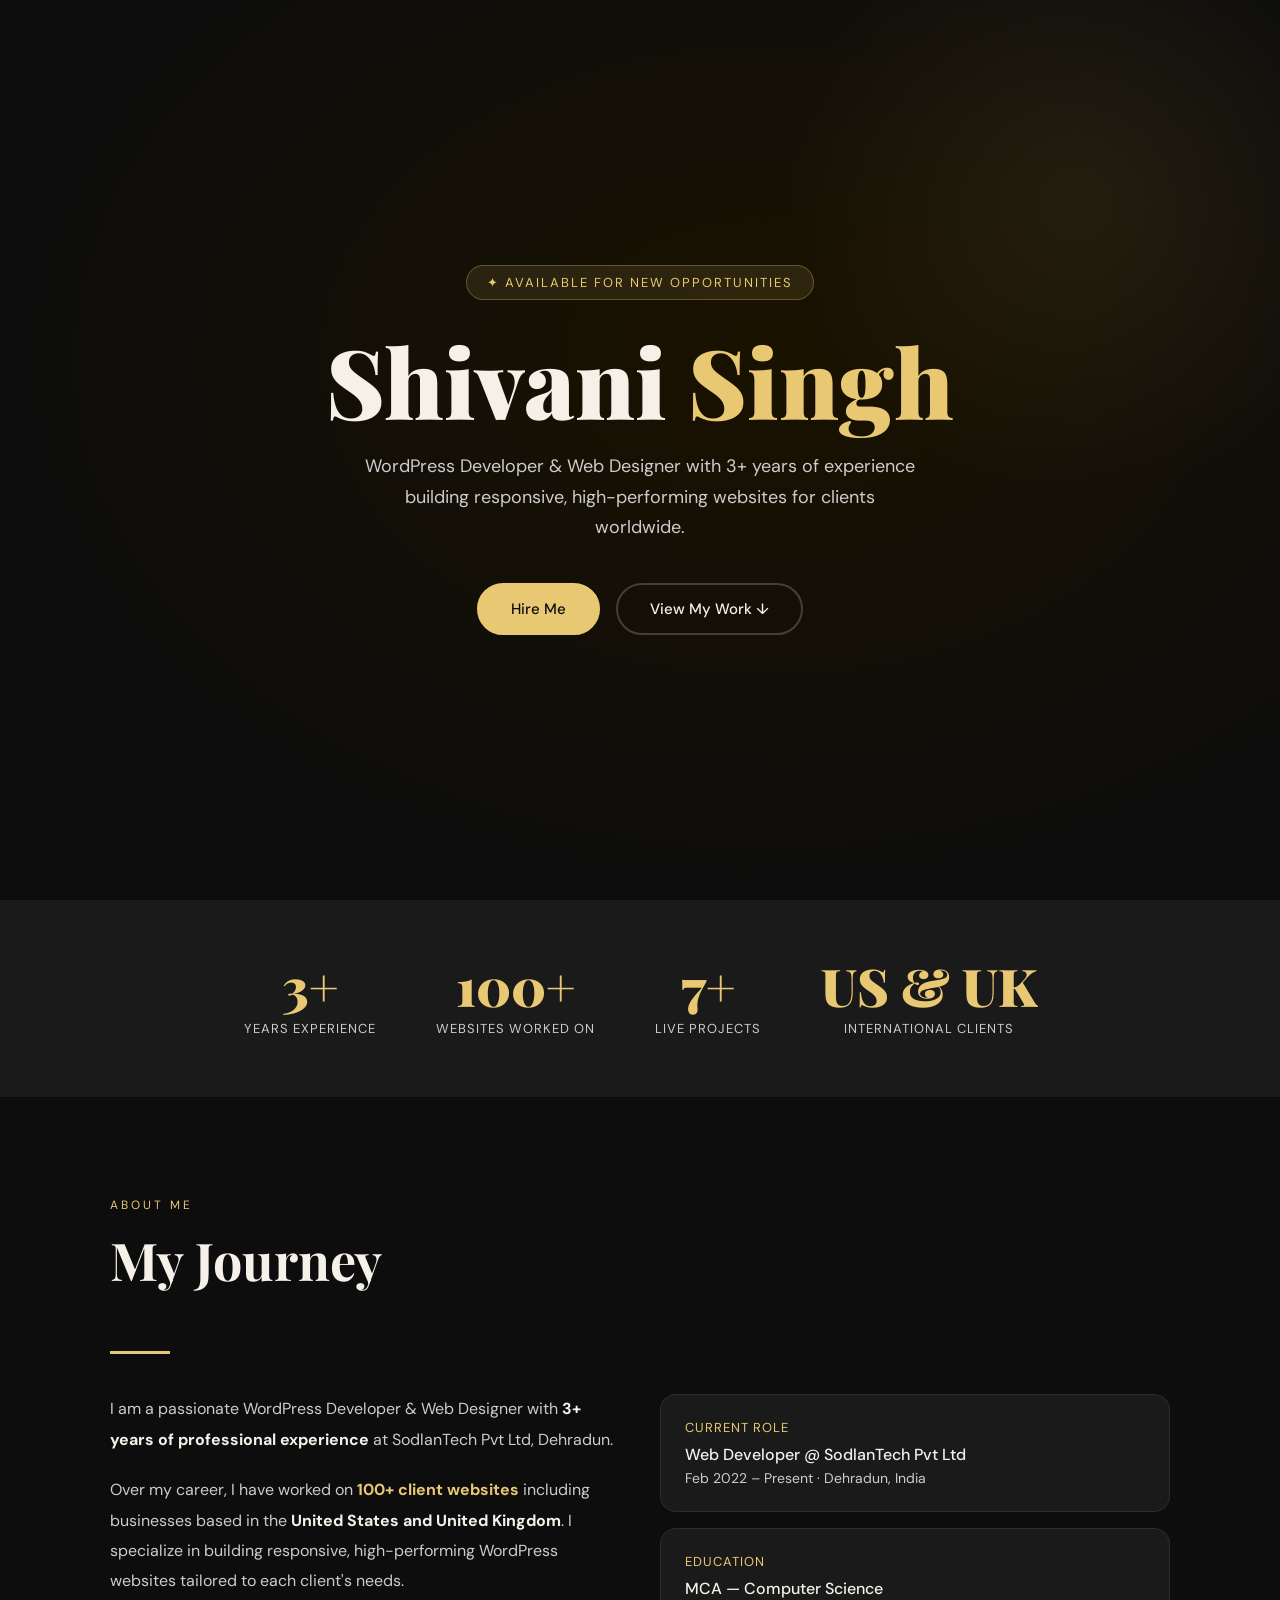
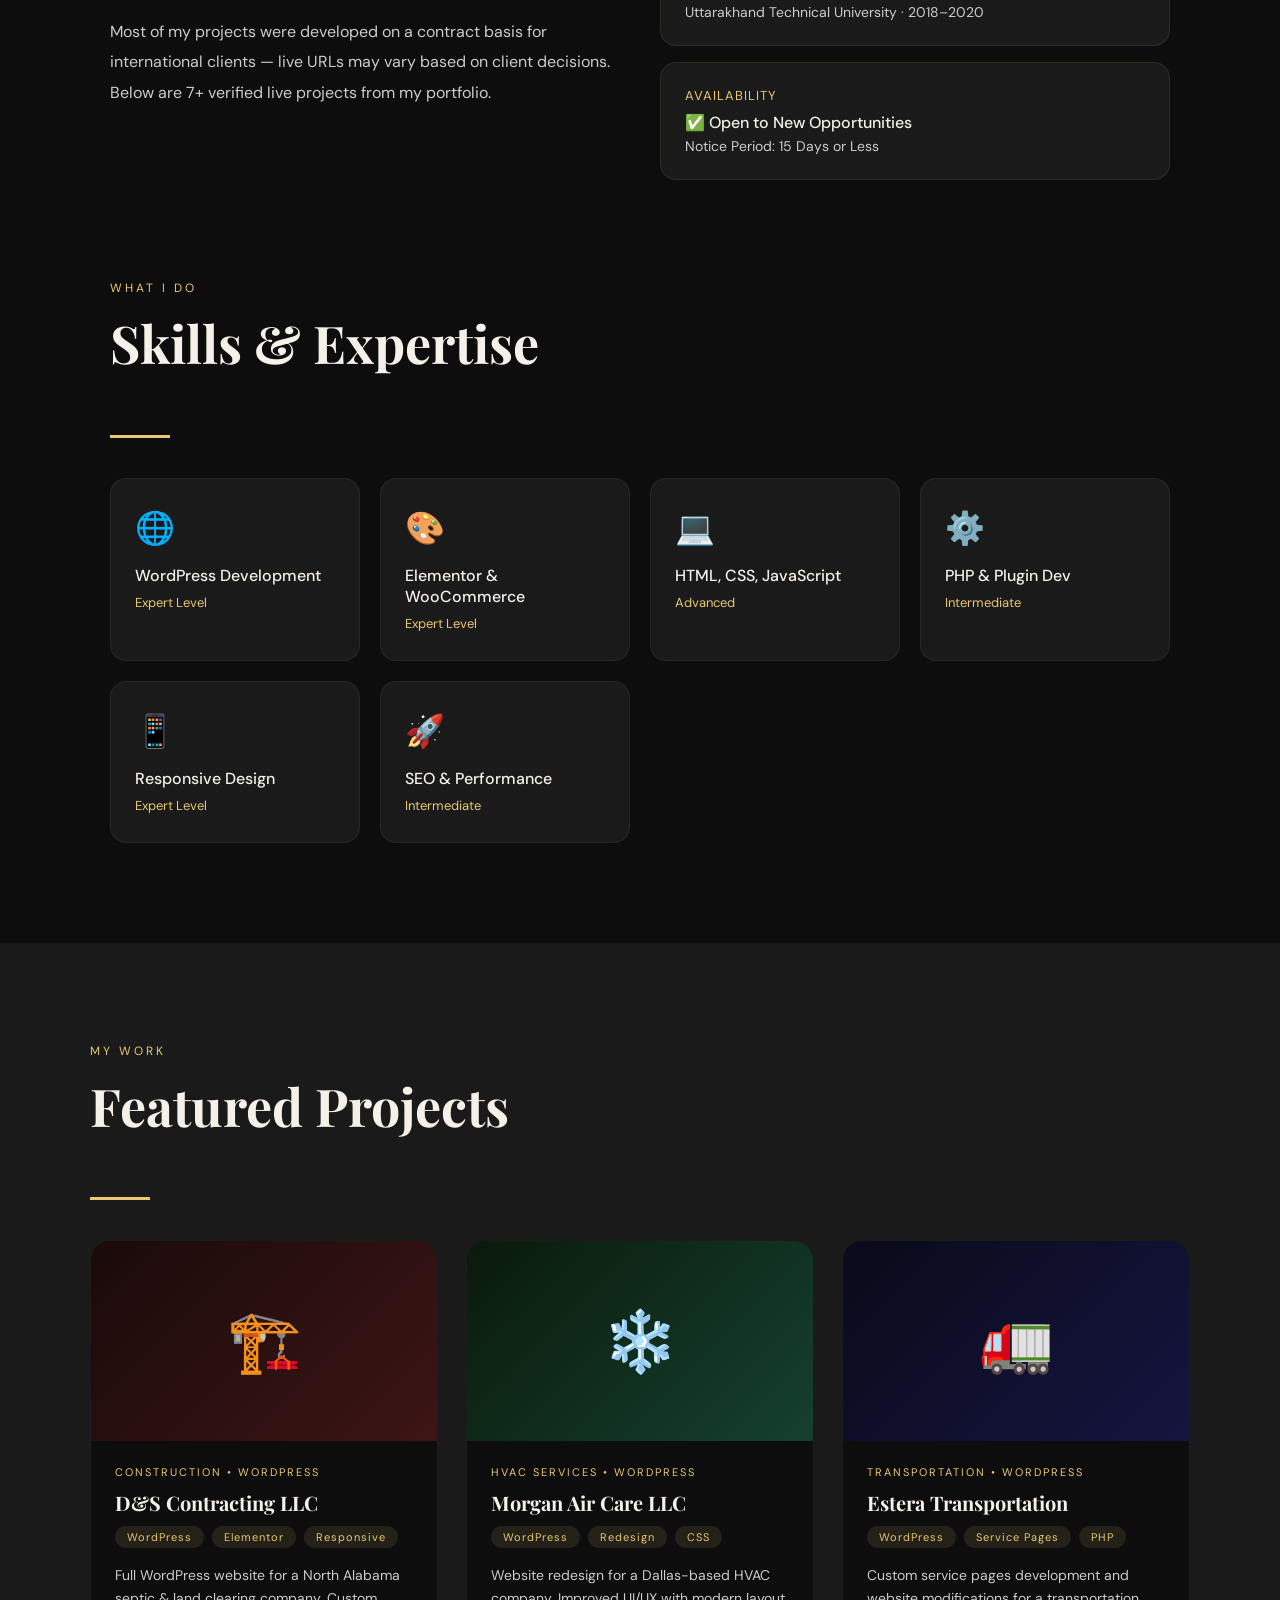
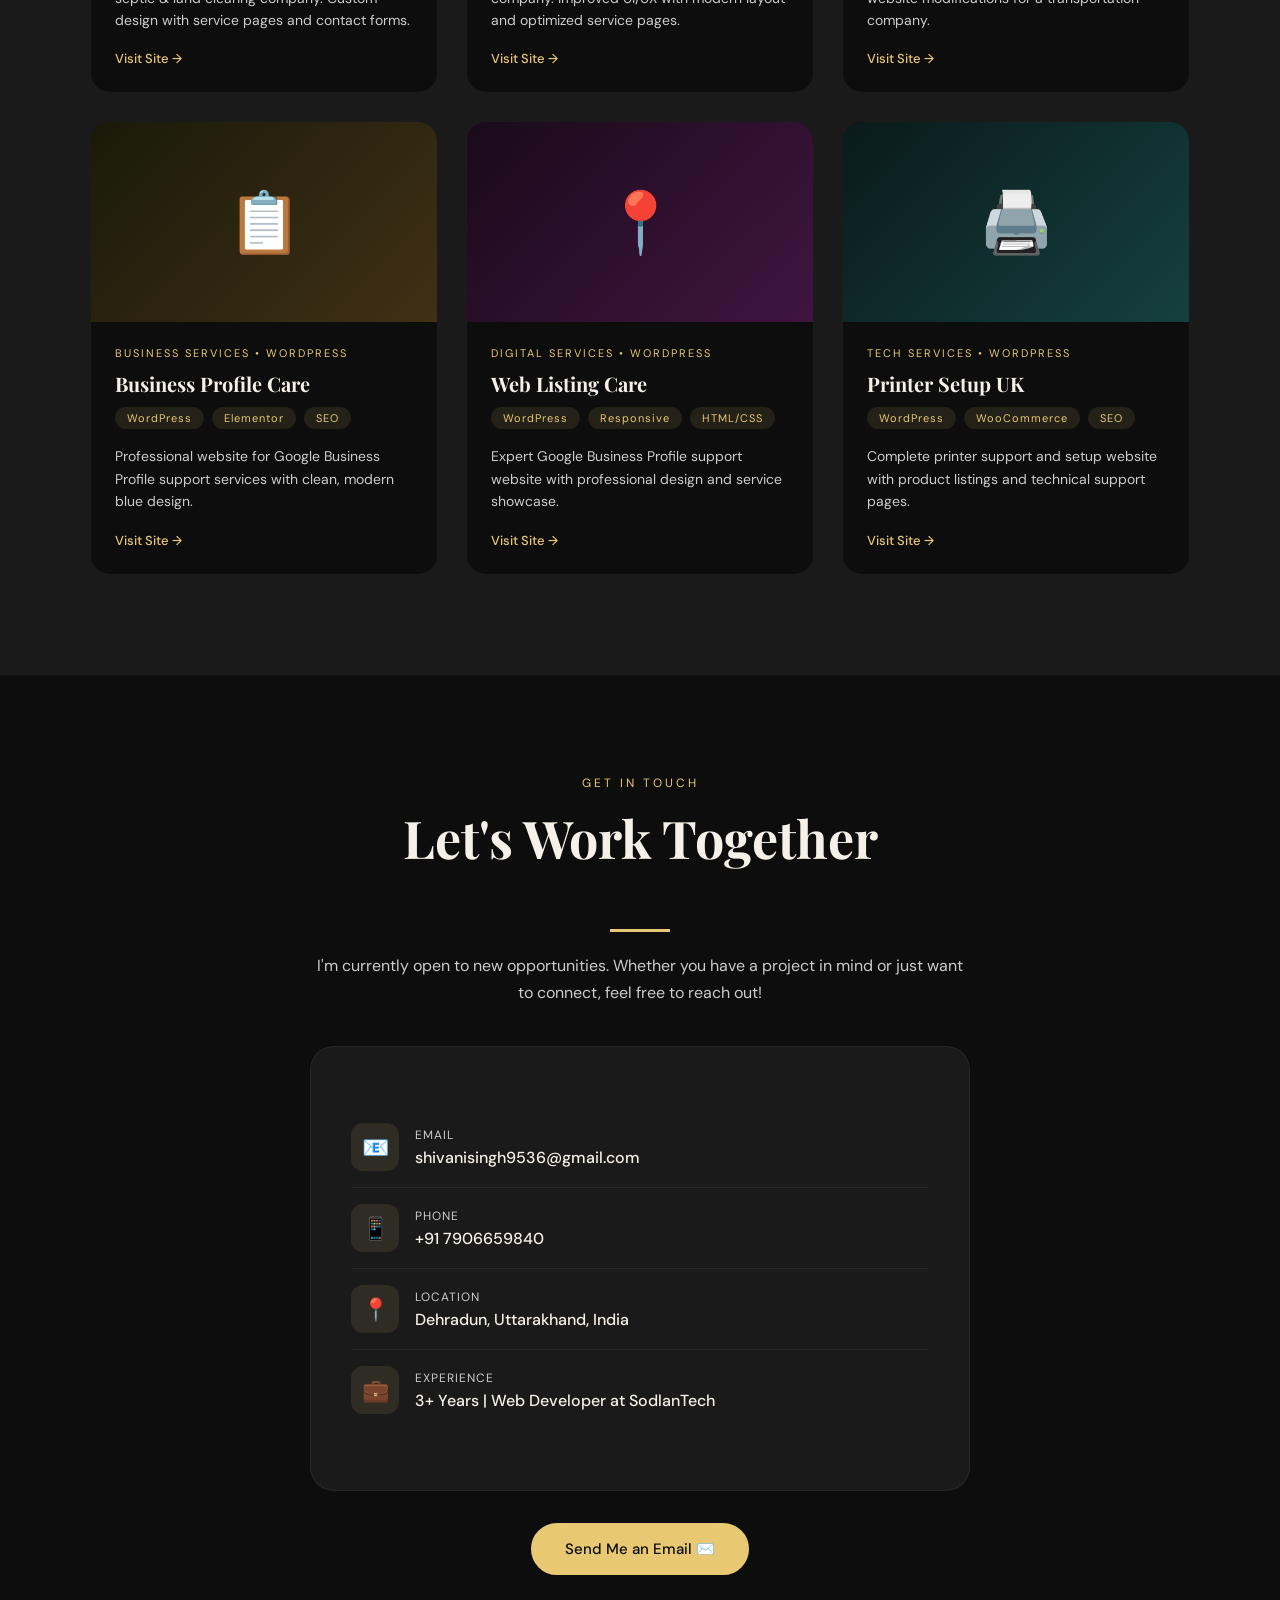
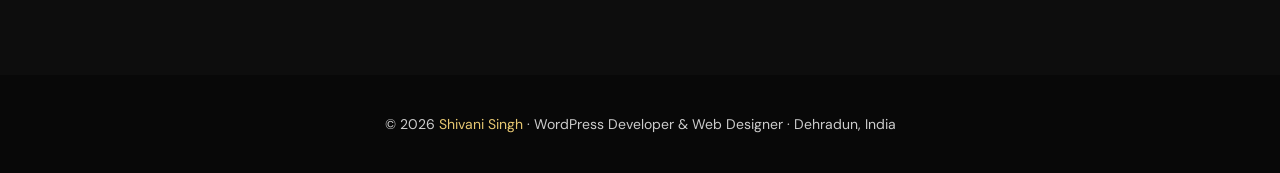
==== index.html @ 6af84f09 "Add files via upload" ====
<!DOCTYPE html>
<html lang="en">
<head>
<meta charset="UTF-8">
<meta name="viewport" content="width=device-width, initial-scale=1.0">
<title>Shivani Singh | WordPress Developer & Web Designer</title>
<link href="https://fonts.googleapis.com/css2?family=Playfair+Display:wght@400;700;900&family=DM+Sans:wght@300;400;500&display=swap" rel="stylesheet">
<style>
  :root {
    --dark: #0d0d0d;
    --accent: #e8c872;
    --accent2: #c0392b;
    --light: #f5f0e8;
    --mid: #1a1a1a;
    --text: #ccc;
  }

  * { margin: 0; padding: 0; box-sizing: border-box; }

  body {
    background: var(--dark);
    color: var(--light);
    font-family: 'DM Sans', sans-serif;
    overflow-x: hidden;
  }

  /* HERO */
  .hero {
    min-height: 100vh;
    display: flex;
    align-items: center;
    justify-content: center;
    position: relative;
    text-align: center;
    padding: 60px 20px;
    background: radial-gradient(ellipse at 60% 40%, #1a1200 0%, #0d0d0d 70%);
    overflow: hidden;
  }

  .hero::before {
    content: '';
    position: absolute;
    width: 600px; height: 600px;
    border-radius: 50%;
    background: radial-gradient(circle, rgba(232,200,114,0.08) 0%, transparent 70%);
    top: -100px; right: -100px;
    animation: pulse 6s ease-in-out infinite;
  }

  @keyframes pulse {
    0%, 100% { transform: scale(1); opacity: 0.5; }
    50% { transform: scale(1.2); opacity: 1; }
  }

  .hero-content { position: relative; z-index: 1; max-width: 800px; }

  .hero-tag {
    display: inline-block;
    background: rgba(232,200,114,0.1);
    border: 1px solid rgba(232,200,114,0.3);
    color: var(--accent);
    padding: 8px 20px;
    border-radius: 50px;
    font-size: 13px;
    letter-spacing: 2px;
    text-transform: uppercase;
    margin-bottom: 30px;
    animation: fadeUp 0.8s ease forwards;
  }

  .hero h1 {
    font-family: 'Playfair Display', serif;
    font-size: clamp(48px, 8vw, 96px);
    font-weight: 900;
    line-height: 1.05;
    margin-bottom: 20px;
    animation: fadeUp 0.8s ease 0.2s forwards;
    opacity: 0;
  }

  .hero h1 span { color: var(--accent); }

  .hero p {
    font-size: 18px;
    color: var(--text);
    max-width: 550px;
    margin: 0 auto 40px;
    line-height: 1.7;
    animation: fadeUp 0.8s ease 0.4s forwards;
    opacity: 0;
  }

  .hero-btns {
    display: flex;
    gap: 16px;
    justify-content: center;
    flex-wrap: wrap;
    animation: fadeUp 0.8s ease 0.6s forwards;
    opacity: 0;
  }

  .btn {
    padding: 14px 32px;
    border-radius: 50px;
    font-size: 15px;
    font-weight: 500;
    cursor: pointer;
    text-decoration: none;
    transition: all 0.3s ease;
    display: inline-block;
  }

  .btn-primary {
    background: var(--accent);
    color: var(--dark);
    border: 2px solid var(--accent);
  }

  .btn-primary:hover { background: transparent; color: var(--accent); }

  .btn-outline {
    background: transparent;
    color: var(--light);
    border: 2px solid rgba(255,255,255,0.2);
  }

  .btn-outline:hover { border-color: var(--accent); color: var(--accent); }

  @keyframes fadeUp {
    from { opacity: 0; transform: translateY(30px); }
    to { opacity: 1; transform: translateY(0); }
  }

  /* STATS */
  .stats {
    display: flex;
    justify-content: center;
    gap: 60px;
    padding: 60px 20px;
    background: var(--mid);
    flex-wrap: wrap;
  }

  .stat { text-align: center; }

  .stat-num {
    font-family: 'Playfair Display', serif;
    font-size: 52px;
    font-weight: 900;
    color: var(--accent);
    line-height: 1;
  }

  .stat-label {
    font-size: 13px;
    color: var(--text);
    letter-spacing: 1px;
    text-transform: uppercase;
    margin-top: 8px;
  }

  /* SKILLS */
  .section {
    padding: 100px 20px;
    max-width: 1100px;
    margin: 0 auto;
  }

  .section-tag {
    font-size: 12px;
    letter-spacing: 3px;
    text-transform: uppercase;
    color: var(--accent);
    margin-bottom: 16px;
  }

  .section-title {
    font-family: 'Playfair Display', serif;
    font-size: clamp(32px, 5vw, 52px);
    font-weight: 700;
    margin-bottom: 60px;
    line-height: 1.2;
  }

  .skills-grid {
    display: grid;
    grid-template-columns: repeat(auto-fit, minmax(200px, 1fr));
    gap: 20px;
  }

  .skill-card {
    background: var(--mid);
    border: 1px solid rgba(255,255,255,0.06);
    border-radius: 16px;
    padding: 28px 24px;
    transition: all 0.3s ease;
    position: relative;
    overflow: hidden;
  }

  .skill-card::before {
    content: '';
    position: absolute;
    top: 0; left: 0;
    width: 100%; height: 3px;
    background: var(--accent);
    transform: scaleX(0);
    transition: transform 0.3s ease;
  }

  .skill-card:hover::before { transform: scaleX(1); }
  .skill-card:hover { border-color: rgba(232,200,114,0.2); transform: translateY(-4px); }

  .skill-icon { font-size: 32px; margin-bottom: 16px; }
  .skill-name { font-size: 16px; font-weight: 500; margin-bottom: 8px; }
  .skill-level { font-size: 13px; color: var(--accent); }

  /* PROJECTS */
  .projects-section {
    background: var(--mid);
    padding: 100px 20px;
  }

  .projects-inner { max-width: 1100px; margin: 0 auto; }

  .projects-grid {
    display: grid;
    grid-template-columns: repeat(auto-fit, minmax(320px, 1fr));
    gap: 28px;
  }

  .project-card {
    background: var(--dark);
    border-radius: 20px;
    overflow: hidden;
    border: 1px solid rgba(255,255,255,0.06);
    transition: all 0.3s ease;
  }

  .project-card:hover { transform: translateY(-8px); border-color: rgba(232,200,114,0.2); }

  .project-img {
    height: 200px;
    display: flex;
    align-items: center;
    justify-content: center;
    font-size: 60px;
    position: relative;
    overflow: hidden;
  }

  .project-img-1 { background: linear-gradient(135deg, #1a0a0a, #3d1515); }
  .project-img-2 { background: linear-gradient(135deg, #0a1a0a, #154030); }
  .project-img-3 { background: linear-gradient(135deg, #0a0a1a, #151540); }
  .project-img-4 { background: linear-gradient(135deg, #1a1a0a, #403015); }
  .project-img-5 { background: linear-gradient(135deg, #1a0a1a, #401540); }
  .project-img-6 { background: linear-gradient(135deg, #0a1a1a, #154040); }

  .project-overlay {
    position: absolute;
    inset: 0;
    background: rgba(232,200,114,0.05);
    display: flex;
    align-items: center;
    justify-content: center;
    opacity: 0;
    transition: opacity 0.3s;
  }

  .project-card:hover .project-overlay { opacity: 1; }

  .project-info { padding: 24px; }

  .project-type {
    font-size: 11px;
    letter-spacing: 2px;
    text-transform: uppercase;
    color: var(--accent);
    margin-bottom: 10px;
  }

  .project-name {
    font-family: 'Playfair Display', serif;
    font-size: 20px;
    font-weight: 700;
    margin-bottom: 10px;
  }

  .project-desc {
    font-size: 14px;
    color: var(--text);
    line-height: 1.6;
    margin-bottom: 16px;
  }

  .project-link {
    display: inline-flex;
    align-items: center;
    gap: 8px;
    color: var(--accent);
    font-size: 13px;
    text-decoration: none;
    font-weight: 500;
    transition: gap 0.2s;
  }

  .project-link:hover { gap: 14px; }

  .project-tags {
    display: flex;
    flex-wrap: wrap;
    gap: 8px;
    margin-bottom: 16px;
  }

  .tag {
    background: rgba(232,200,114,0.1);
    color: var(--accent);
    font-size: 11px;
    padding: 4px 12px;
    border-radius: 50px;
    letter-spacing: 1px;
  }

  /* CONTACT */
  .contact-section {
    padding: 100px 20px;
    max-width: 700px;
    margin: 0 auto;
    text-align: center;
  }

  .contact-card {
    background: var(--mid);
    border-radius: 24px;
    padding: 60px 40px;
    border: 1px solid rgba(255,255,255,0.06);
    margin-top: 40px;
  }

  .contact-item {
    display: flex;
    align-items: center;
    gap: 16px;
    padding: 16px 0;
    border-bottom: 1px solid rgba(255,255,255,0.06);
    text-align: left;
  }

  .contact-item:last-child { border-bottom: none; }

  .contact-icon {
    width: 48px; height: 48px;
    background: rgba(232,200,114,0.1);
    border-radius: 12px;
    display: flex;
    align-items: center;
    justify-content: center;
    font-size: 22px;
    flex-shrink: 0;
  }

  .contact-label { font-size: 12px; color: var(--text); letter-spacing: 1px; text-transform: uppercase; }
  .contact-value { font-size: 16px; font-weight: 500; margin-top: 4px; }

  /* FOOTER */
  footer {
    text-align: center;
    padding: 40px 20px;
    background: #080808;
    color: var(--text);
    font-size: 14px;
  }

  footer span { color: var(--accent); }

  /* DIVIDER */
  .divider {
    width: 60px;
    height: 3px;
    background: var(--accent);
    margin-bottom: 40px;
  }
</style>
</head>
<body>

<!-- HERO -->
<section class="hero">
  <div class="hero-content">
    <div class="hero-tag">✦ Available for New Opportunities</div>
    <h1>Shivani <span>Singh</span></h1>
    <p>WordPress Developer & Web Designer with 3+ years of experience building responsive, high-performing websites for clients worldwide.</p>
    <div class="hero-btns">
      <a href="mailto:shivanisingh9536@gmail.com" class="btn btn-primary">Hire Me</a>
      <a href="#projects" class="btn btn-outline">View My Work ↓</a>
    </div>
  </div>
</section>

<!-- STATS -->
<div class="stats">
  <div class="stat">
    <div class="stat-num">3+</div>
    <div class="stat-label">Years Experience</div>
  </div>
  <div class="stat">
    <div class="stat-num">100+</div>
    <div class="stat-label">Websites Worked On</div>
  </div>
  <div class="stat">
    <div class="stat-num">7+</div>
    <div class="stat-label">Live Projects</div>
  </div>
  <div class="stat">
    <div class="stat-num">US & UK</div>
    <div class="stat-label">International Clients</div>
  </div>
</div>

<!-- ABOUT -->
<section class="section" style="padding-bottom: 0;">
  <div class="section-tag">About Me</div>
  <h2 class="section-title">My Journey</h2>
  <div class="divider"></div>
  <div style="display: grid; grid-template-columns: 1fr 1fr; gap: 40px; align-items: start;">
    <div>
      <p style="color: var(--text); line-height: 1.9; font-size: 16px; margin-bottom: 20px;">
        I am a passionate WordPress Developer & Web Designer with <strong style="color: var(--light);">3+ years of professional experience</strong> at SodlanTech Pvt Ltd, Dehradun.
      </p>
      <p style="color: var(--text); line-height: 1.9; font-size: 16px; margin-bottom: 20px;">
        Over my career, I have worked on <strong style="color: var(--accent);">100+ client websites</strong> including businesses based in the <strong style="color: var(--light);">United States and United Kingdom</strong>. I specialize in building responsive, high-performing WordPress websites tailored to each client's needs.
      </p>
      <p style="color: var(--text); line-height: 1.9; font-size: 16px;">
        Most of my projects were developed on a contract basis for international clients — live URLs may vary based on client decisions. Below are 7+ verified live projects from my portfolio.
      </p>
    </div>
    <div style="display: flex; flex-direction: column; gap: 16px;">
      <div style="background: var(--mid); border-radius: 16px; padding: 24px; border: 1px solid rgba(232,200,114,0.1);">
        <div style="color: var(--accent); font-size: 13px; letter-spacing: 1px; text-transform: uppercase; margin-bottom: 8px;">Current Role</div>
        <div style="font-size: 16px; font-weight: 500;">Web Developer @ SodlanTech Pvt Ltd</div>
        <div style="color: var(--text); font-size: 14px; margin-top: 4px;">Feb 2022 – Present · Dehradun, India</div>
      </div>
      <div style="background: var(--mid); border-radius: 16px; padding: 24px; border: 1px solid rgba(232,200,114,0.1);">
        <div style="color: var(--accent); font-size: 13px; letter-spacing: 1px; text-transform: uppercase; margin-bottom: 8px;">Education</div>
        <div style="font-size: 16px; font-weight: 500;">MCA — Computer Science</div>
        <div style="color: var(--text); font-size: 14px; margin-top: 4px;">Uttarakhand Technical University · 2018–2020</div>
      </div>
      <div style="background: var(--mid); border-radius: 16px; padding: 24px; border: 1px solid rgba(232,200,114,0.1);">
        <div style="color: var(--accent); font-size: 13px; letter-spacing: 1px; text-transform: uppercase; margin-bottom: 8px;">Availability</div>
        <div style="font-size: 16px; font-weight: 500;">✅ Open to New Opportunities</div>
        <div style="color: var(--text); font-size: 14px; margin-top: 4px;">Notice Period: 15 Days or Less</div>
      </div>
    </div>
  </div>
</section>

<!-- SKILLS -->
<section class="section">
  <div class="section-tag">What I Do</div>
  <h2 class="section-title">Skills & Expertise</h2>
  <div class="divider"></div>
  <div class="skills-grid">
    <div class="skill-card">
      <div class="skill-icon">🌐</div>
      <div class="skill-name">WordPress Development</div>
      <div class="skill-level">Expert Level</div>
    </div>
    <div class="skill-card">
      <div class="skill-icon">🎨</div>
      <div class="skill-name">Elementor & WooCommerce</div>
      <div class="skill-level">Expert Level</div>
    </div>
    <div class="skill-card">
      <div class="skill-icon">💻</div>
      <div class="skill-name">HTML, CSS, JavaScript</div>
      <div class="skill-level">Advanced</div>
    </div>
    <div class="skill-card">
      <div class="skill-icon">⚙️</div>
      <div class="skill-name">PHP & Plugin Dev</div>
      <div class="skill-level">Intermediate</div>
    </div>
    <div class="skill-card">
      <div class="skill-icon">📱</div>
      <div class="skill-name">Responsive Design</div>
      <div class="skill-level">Expert Level</div>
    </div>
    <div class="skill-card">
      <div class="skill-icon">🚀</div>
      <div class="skill-name">SEO & Performance</div>
      <div class="skill-level">Intermediate</div>
    </div>
  </div>
</section>

<!-- PROJECTS -->
<section class="projects-section" id="projects">
  <div class="projects-inner">
    <div class="section-tag">My Work</div>
    <h2 class="section-title">Featured Projects</h2>
    <div class="divider"></div>
    <div class="projects-grid">

      <div class="project-card">
        <div class="project-img project-img-1">
          🏗️
          <div class="project-overlay">🔗 View Live</div>
        </div>
        <div class="project-info">
          <div class="project-type">Construction • WordPress</div>
          <div class="project-name">D&S Contracting LLC</div>
          <div class="project-tags">
            <span class="tag">WordPress</span>
            <span class="tag">Elementor</span>
            <span class="tag">Responsive</span>
          </div>
          <div class="project-desc">Full WordPress website for a North Alabama septic & land clearing company. Custom design with service pages and contact forms.</div>
          <a href="https://dandscontractingllc.com/" target="_blank" class="project-link">Visit Site →</a>
        </div>
      </div>

      <div class="project-card">
        <div class="project-img project-img-2">
          ❄️
          <div class="project-overlay">🔗 View Live</div>
        </div>
        <div class="project-info">
          <div class="project-type">HVAC Services • WordPress</div>
          <div class="project-name">Morgan Air Care LLC</div>
          <div class="project-tags">
            <span class="tag">WordPress</span>
            <span class="tag">Redesign</span>
            <span class="tag">CSS</span>
          </div>
          <div class="project-desc">Website redesign for a Dallas-based HVAC company. Improved UI/UX with modern layout and optimized service pages.</div>
          <a href="https://www.morgan-air-care-llc.com/" target="_blank" class="project-link">Visit Site →</a>
        </div>
      </div>

      <div class="project-card">
        <div class="project-img project-img-3">
          🚛
          <div class="project-overlay">🔗 View Live</div>
        </div>
        <div class="project-info">
          <div class="project-type">Transportation • WordPress</div>
          <div class="project-name">Estera Transportation</div>
          <div class="project-tags">
            <span class="tag">WordPress</span>
            <span class="tag">Service Pages</span>
            <span class="tag">PHP</span>
          </div>
          <div class="project-desc">Custom service pages development and website modifications for a transportation company.</div>
          <a href="https://esteratransportation.net/" target="_blank" class="project-link">Visit Site →</a>
        </div>
      </div>

      <div class="project-card">
        <div class="project-img project-img-4">
          📋
          <div class="project-overlay">🔗 View Live</div>
        </div>
        <div class="project-info">
          <div class="project-type">Business Services • WordPress</div>
          <div class="project-name">Business Profile Care</div>
          <div class="project-tags">
            <span class="tag">WordPress</span>
            <span class="tag">Elementor</span>
            <span class="tag">SEO</span>
          </div>
          <div class="project-desc">Professional website for Google Business Profile support services with clean, modern blue design.</div>
          <a href="https://businessprofilecare.com/" target="_blank" class="project-link">Visit Site →</a>
        </div>
      </div>

      <div class="project-card">
        <div class="project-img project-img-5">
          📍
          <div class="project-overlay">🔗 View Live</div>
        </div>
        <div class="project-info">
          <div class="project-type">Digital Services • WordPress</div>
          <div class="project-name">Web Listing Care</div>
          <div class="project-tags">
            <span class="tag">WordPress</span>
            <span class="tag">Responsive</span>
            <span class="tag">HTML/CSS</span>
          </div>
          <div class="project-desc">Expert Google Business Profile support website with professional design and service showcase.</div>
          <a href="http://weblistingcare.com/" target="_blank" class="project-link">Visit Site →</a>
        </div>
      </div>

      <div class="project-card">
        <div class="project-img project-img-6">
          🖨️
          <div class="project-overlay">🔗 View Live</div>
        </div>
        <div class="project-info">
          <div class="project-type">Tech Services • WordPress</div>
          <div class="project-name">Printer Setup UK</div>
          <div class="project-tags">
            <span class="tag">WordPress</span>
            <span class="tag">WooCommerce</span>
            <span class="tag">SEO</span>
          </div>
          <div class="project-desc">Complete printer support and setup website with product listings and technical support pages.</div>
          <a href="https://printer-setup.co.uk/" target="_blank" class="project-link">Visit Site →</a>
        </div>
      </div>

    </div>
  </div>
</section>

<!-- CONTACT -->
<section class="contact-section">
  <div class="section-tag">Get In Touch</div>
  <h2 class="section-title">Let's Work Together</h2>
  <div class="divider" style="margin: 0 auto 20px;"></div>
  <p style="color: var(--text); line-height: 1.7;">I'm currently open to new opportunities. Whether you have a project in mind or just want to connect, feel free to reach out!</p>

  <div class="contact-card">
    <div class="contact-item">
      <div class="contact-icon">📧</div>
      <div>
        <div class="contact-label">Email</div>
        <div class="contact-value">shivanisingh9536@gmail.com</div>
      </div>
    </div>
    <div class="contact-item">
      <div class="contact-icon">📱</div>
      <div>
        <div class="contact-label">Phone</div>
        <div class="contact-value">+91 7906659840</div>
      </div>
    </div>
    <div class="contact-item">
      <div class="contact-icon">📍</div>
      <div>
        <div class="contact-label">Location</div>
        <div class="contact-value">Dehradun, Uttarakhand, India</div>
      </div>
    </div>
    <div class="contact-item">
      <div class="contact-icon">💼</div>
      <div>
        <div class="contact-label">Experience</div>
        <div class="contact-value">3+ Years | Web Developer at SodlanTech</div>
      </div>
    </div>
  </div>

  <a href="mailto:shivanisingh9536@gmail.com" class="btn btn-primary" style="margin-top: 32px; display: inline-block;">Send Me an Email ✉️</a>
</section>

<footer>
  <p>© 2026 <span>Shivani Singh</span> · WordPress Developer & Web Designer · Dehradun, India</p>
</footer>

</body>
</html>
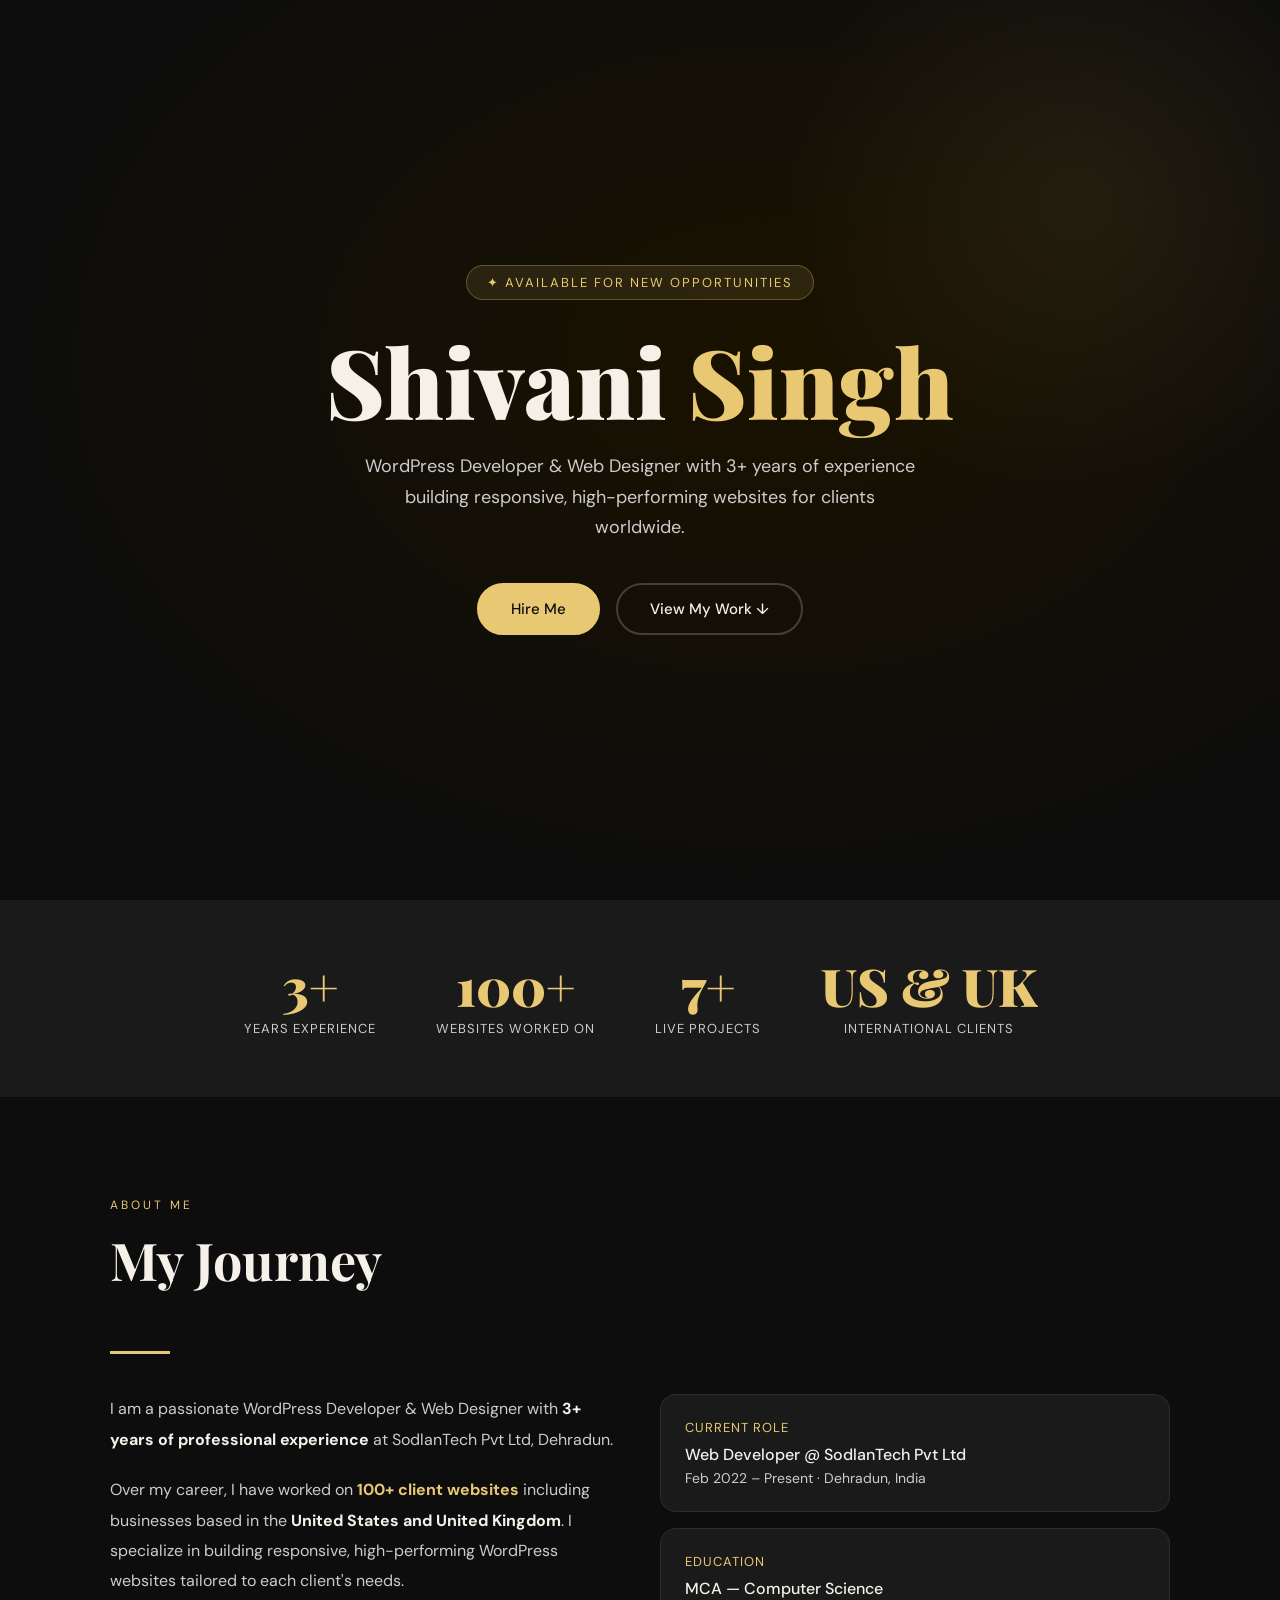
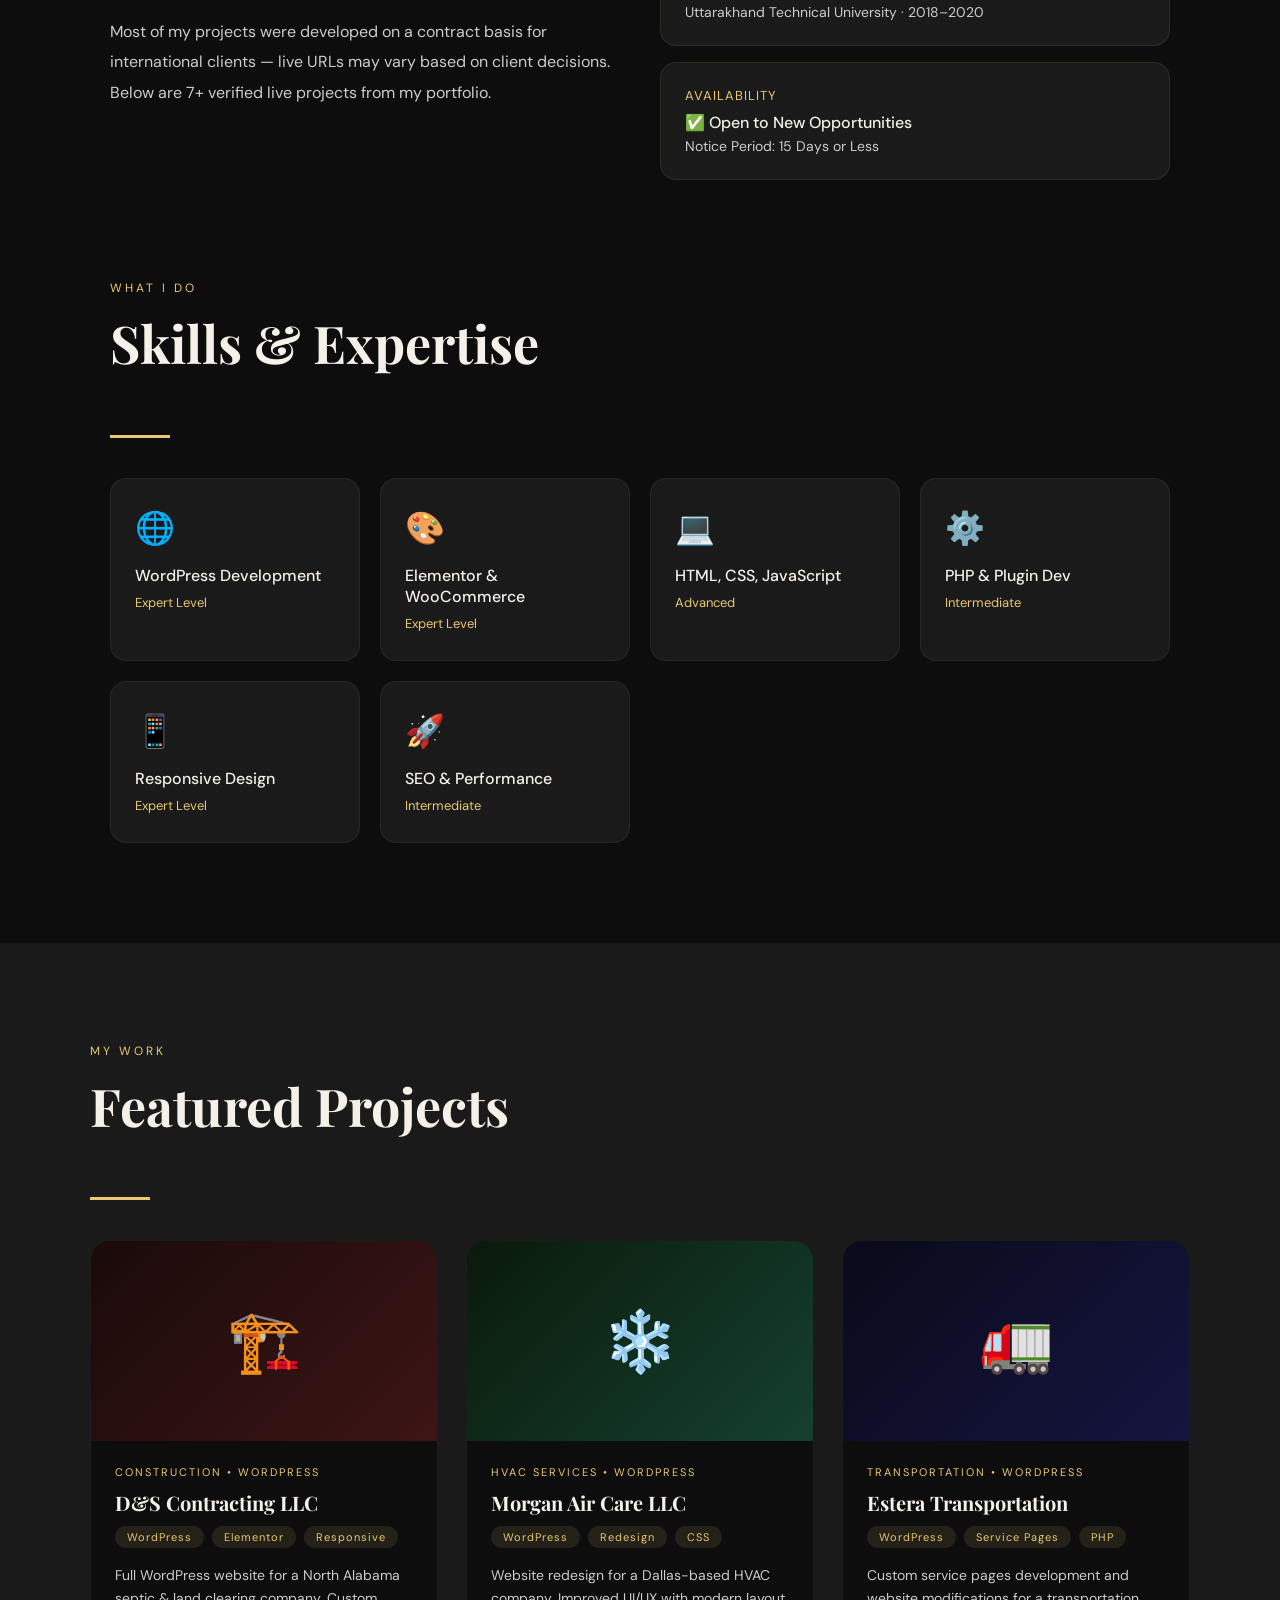
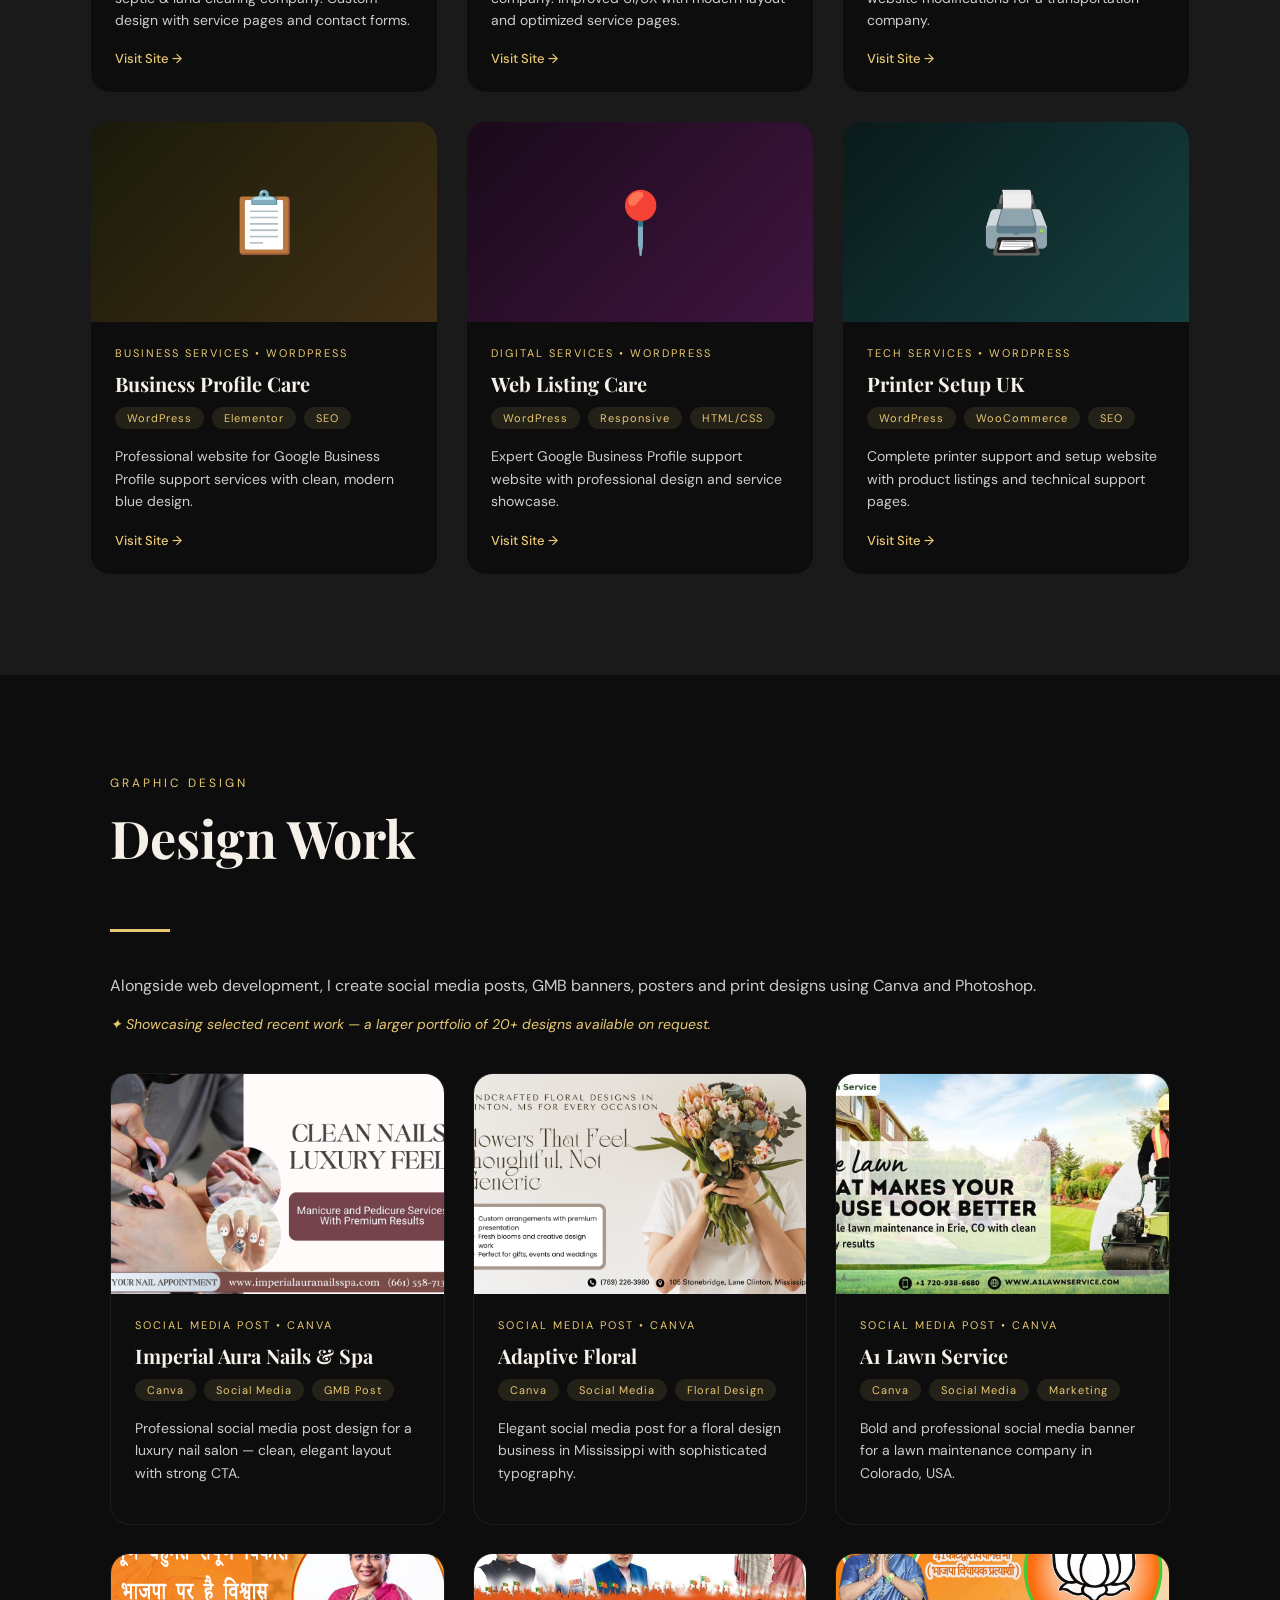
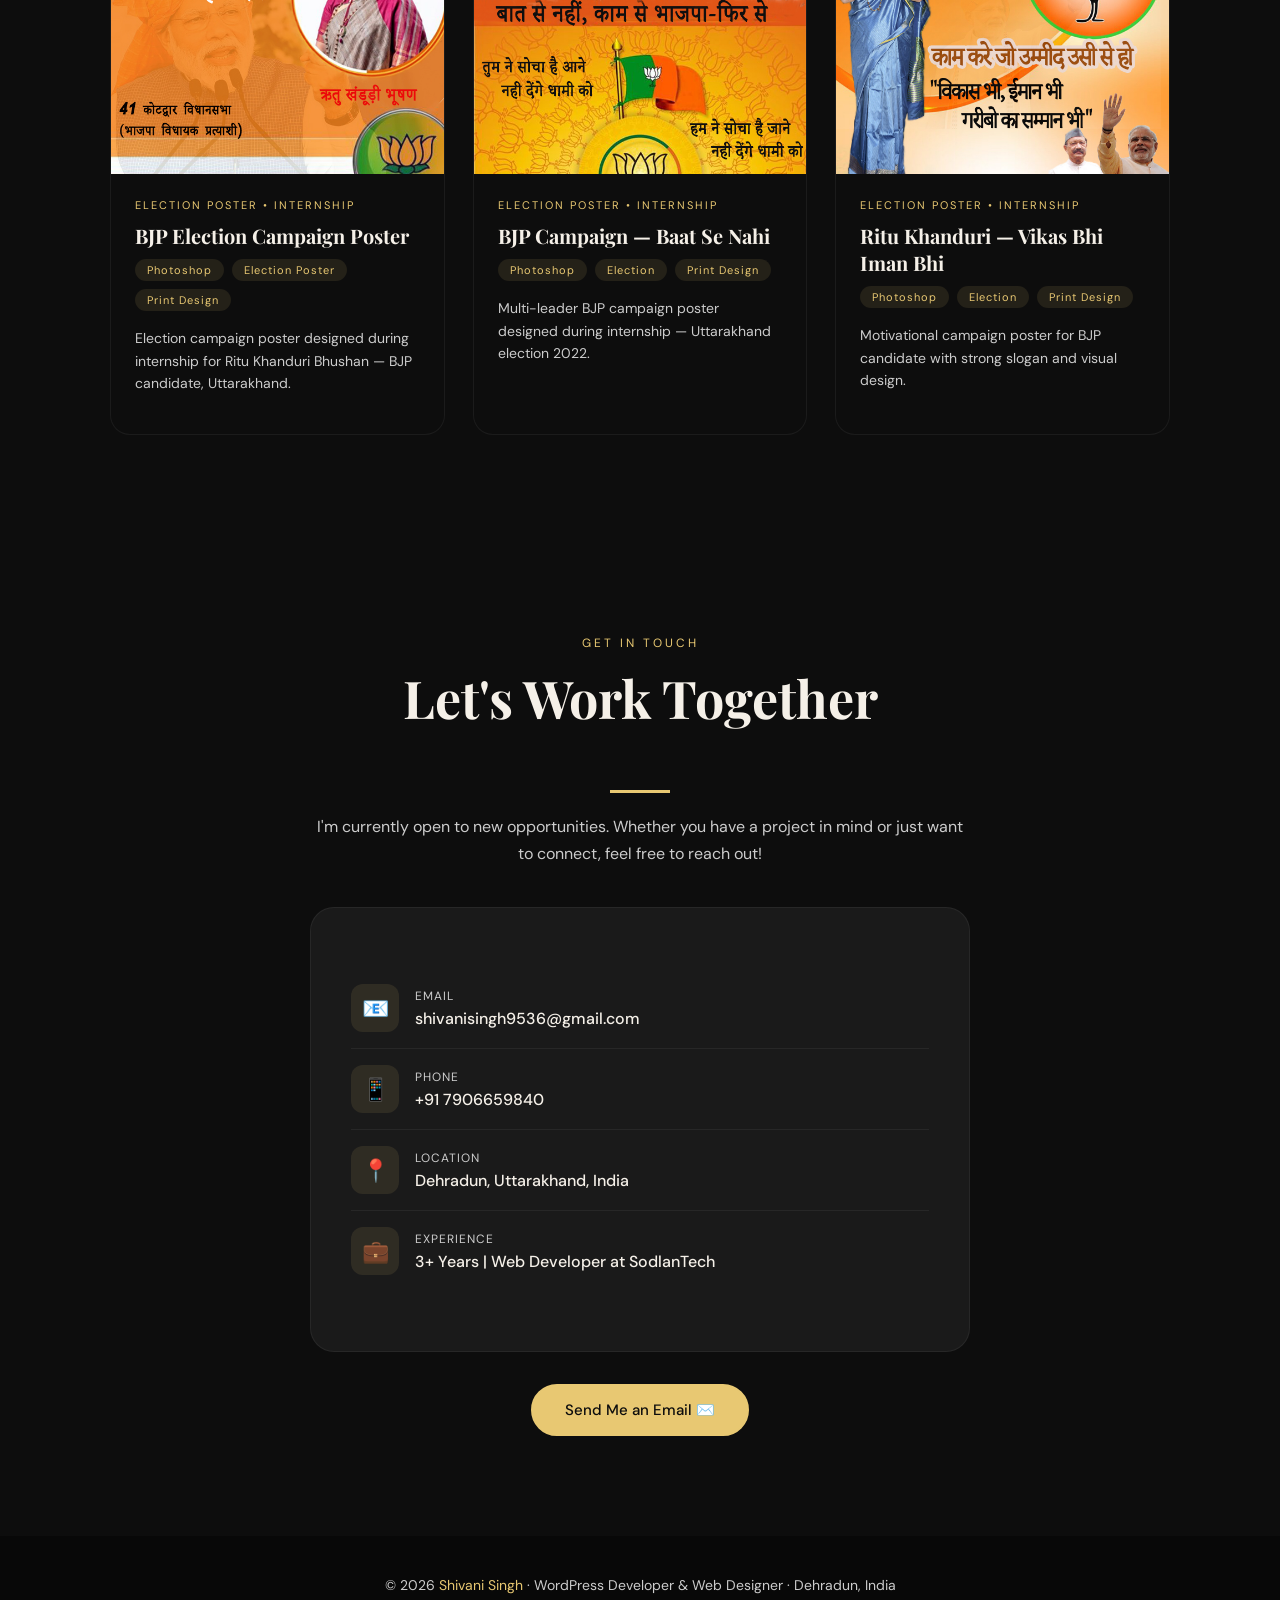
==== commit ce5a7913: "Add files via upload Update portfolio page" ====
--- a/index.html
+++ b/index.html
@@ -614,6 +614,116 @@
   </div>
 </section>
 
+<!-- GRAPHIC DESIGN -->
+<section class="section">
+  <div class="section-tag">Graphic Design</div>
+  <h2 class="section-title">Design Work</h2>
+  <div class="divider"></div>
+  <p style="color: var(--text); margin-bottom: 16px; font-size: 16px; line-height: 1.7;">Alongside web development, I create social media posts, GMB banners, posters and print designs using Canva and Photoshop.</p>
+  <p style="color: var(--accent); margin-bottom: 40px; font-size: 14px; font-style: italic;">✦ Showcasing selected recent work — a larger portfolio of 20+ designs available on request.</p>
+
+  <div class="projects-grid">
+
+    <div class="project-card">
+      <div style="height: 220px; overflow: hidden;">
+        <img src="[data-uri]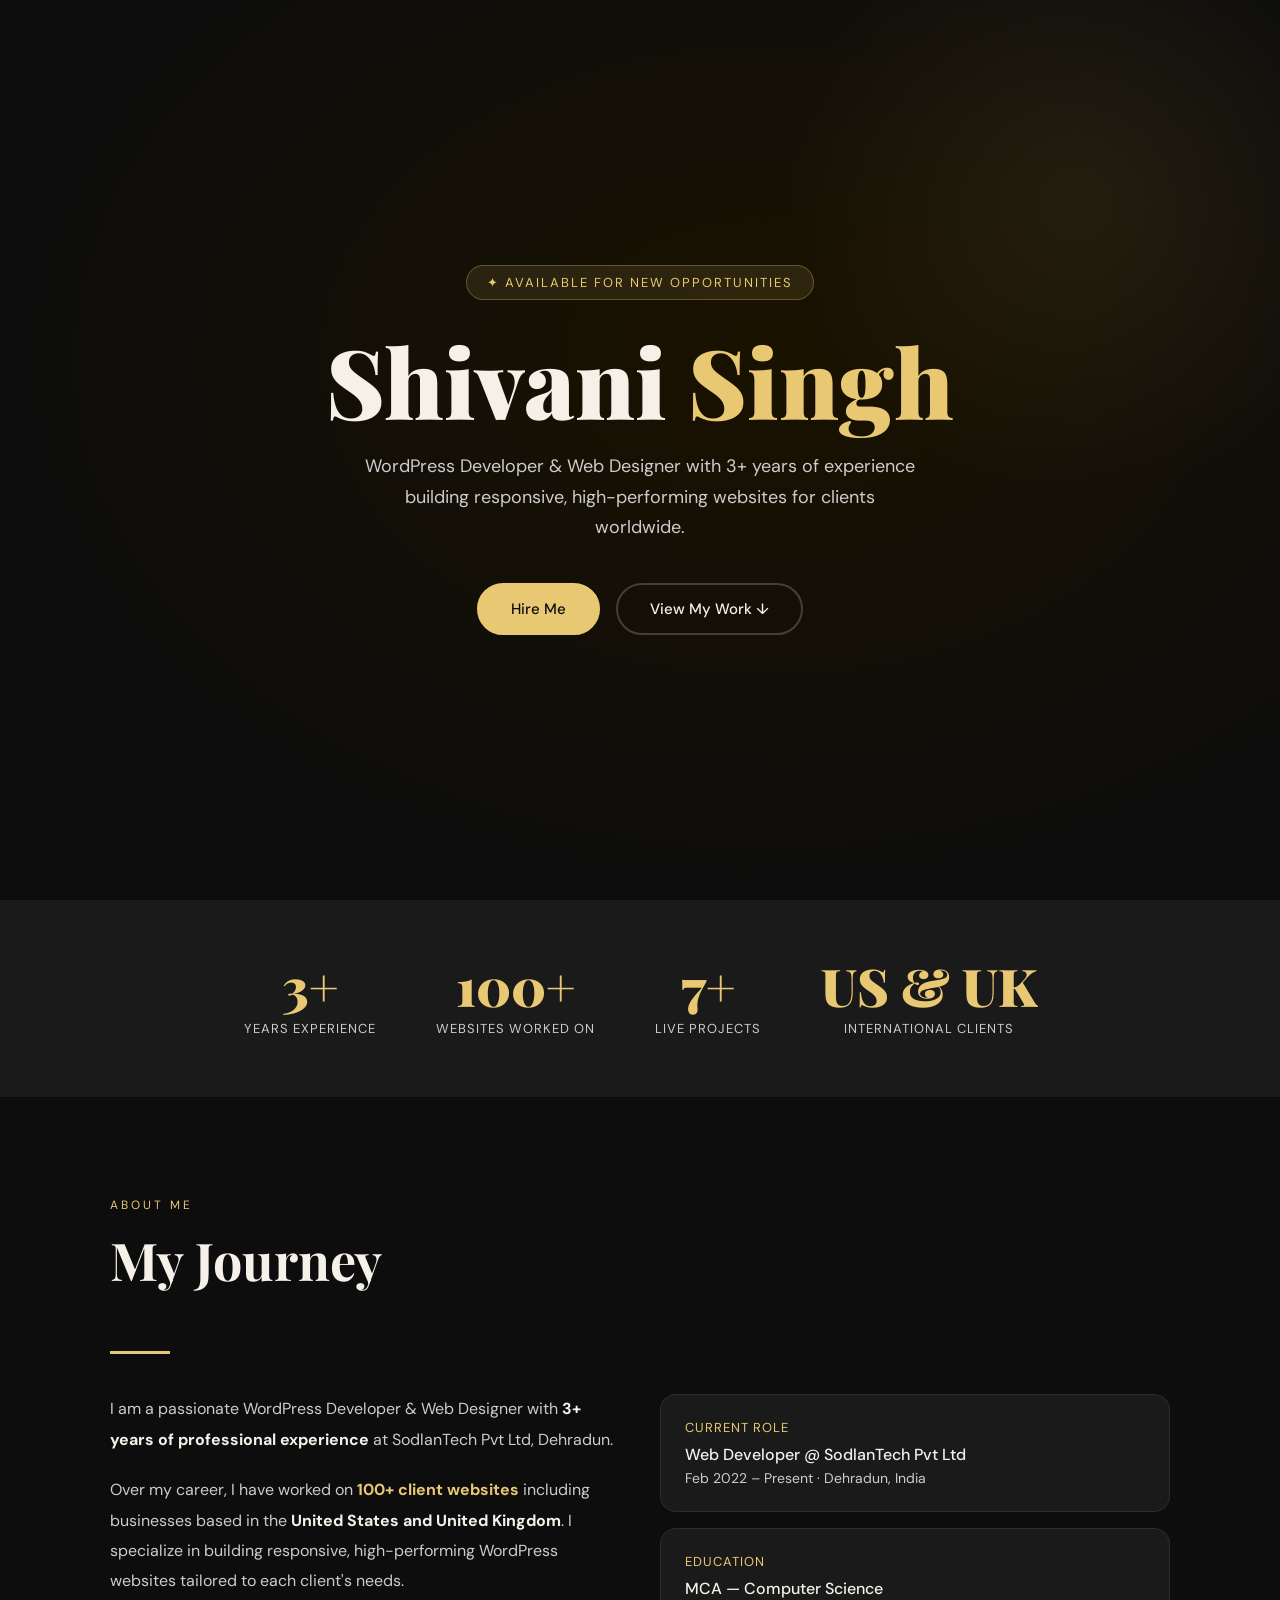
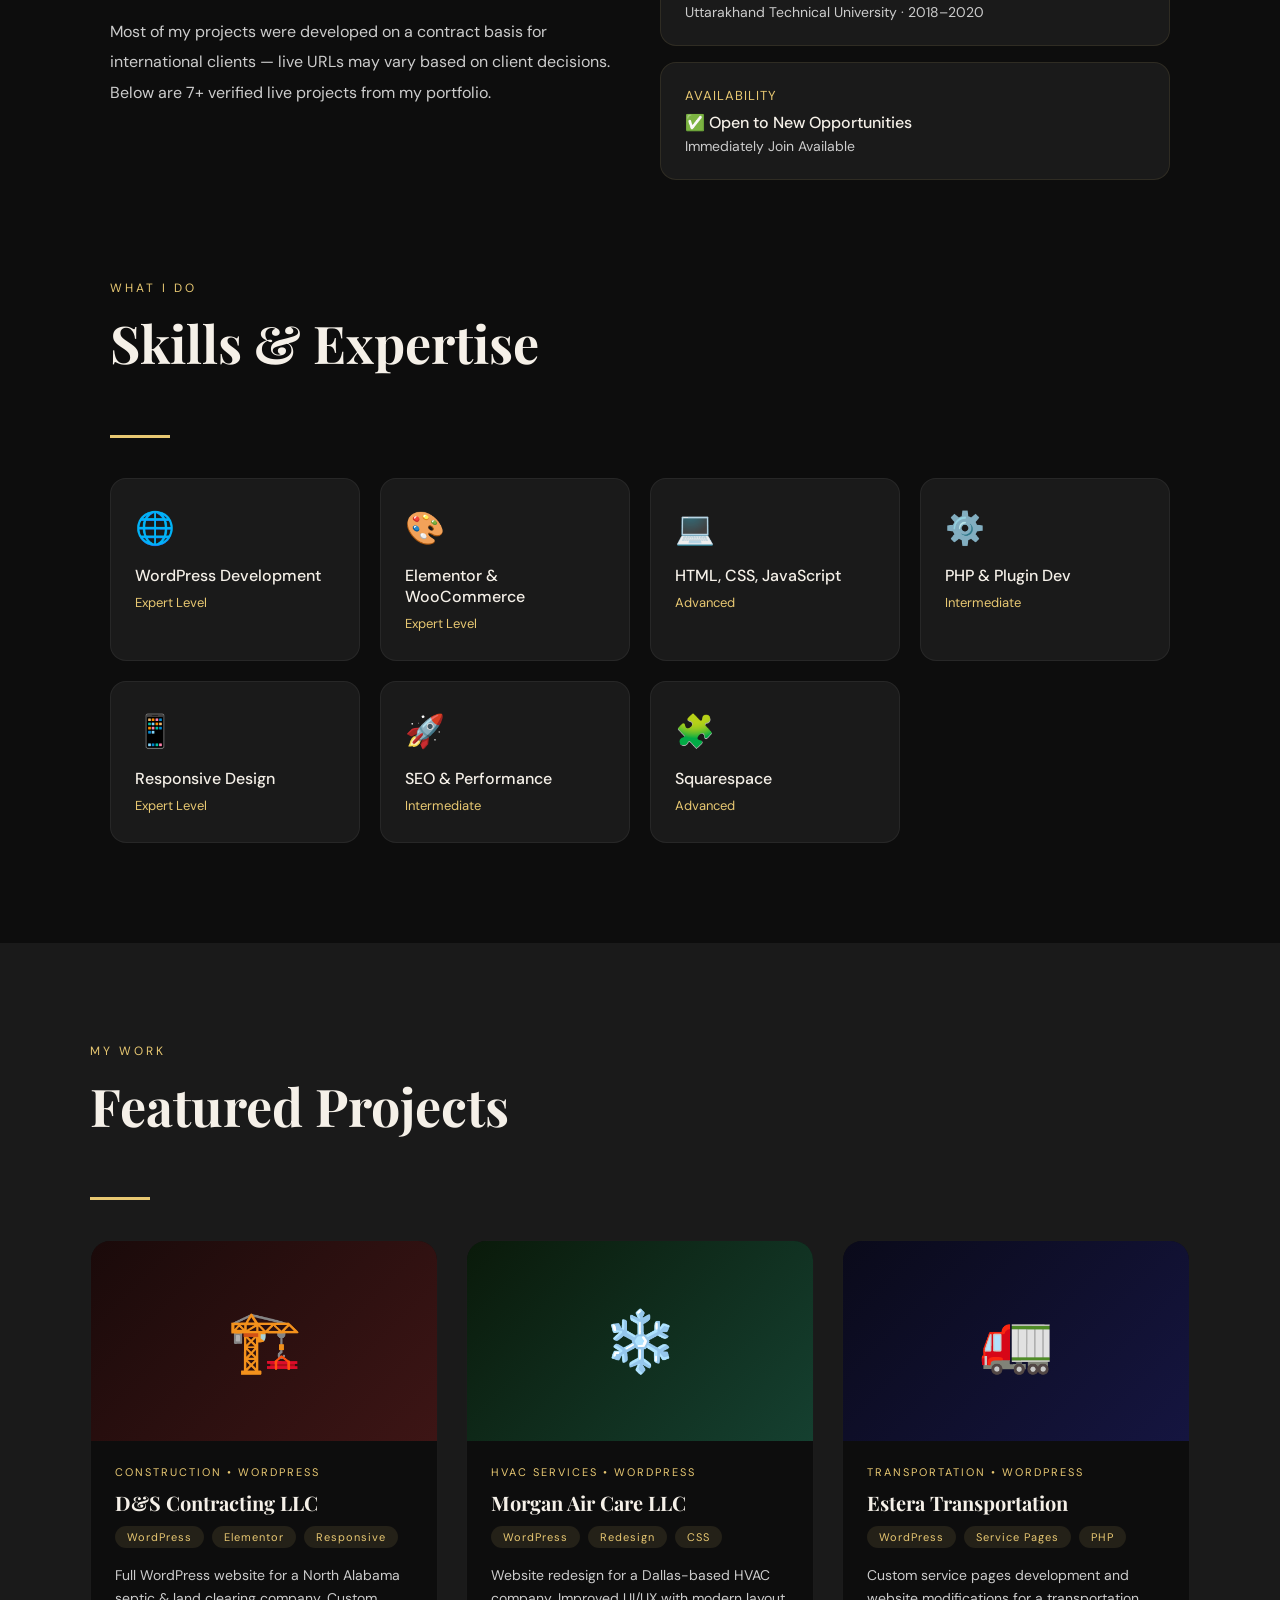
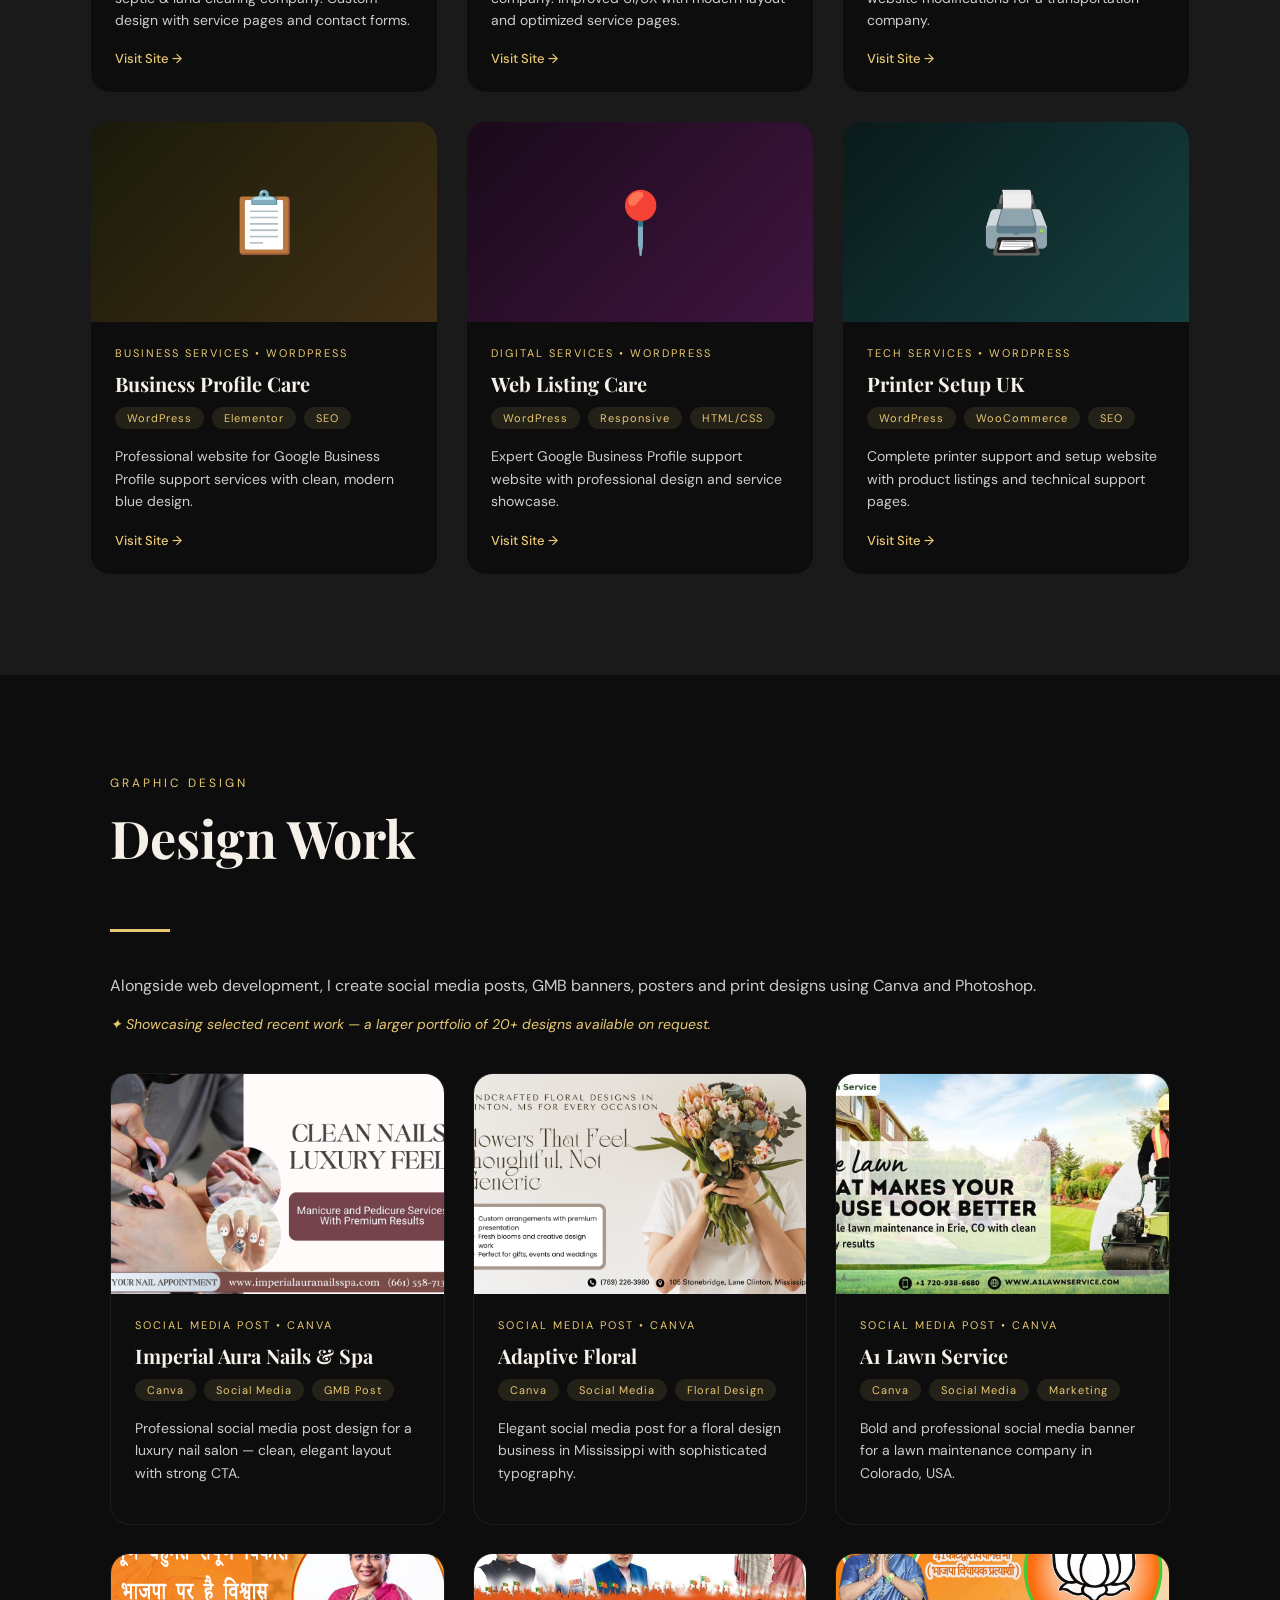
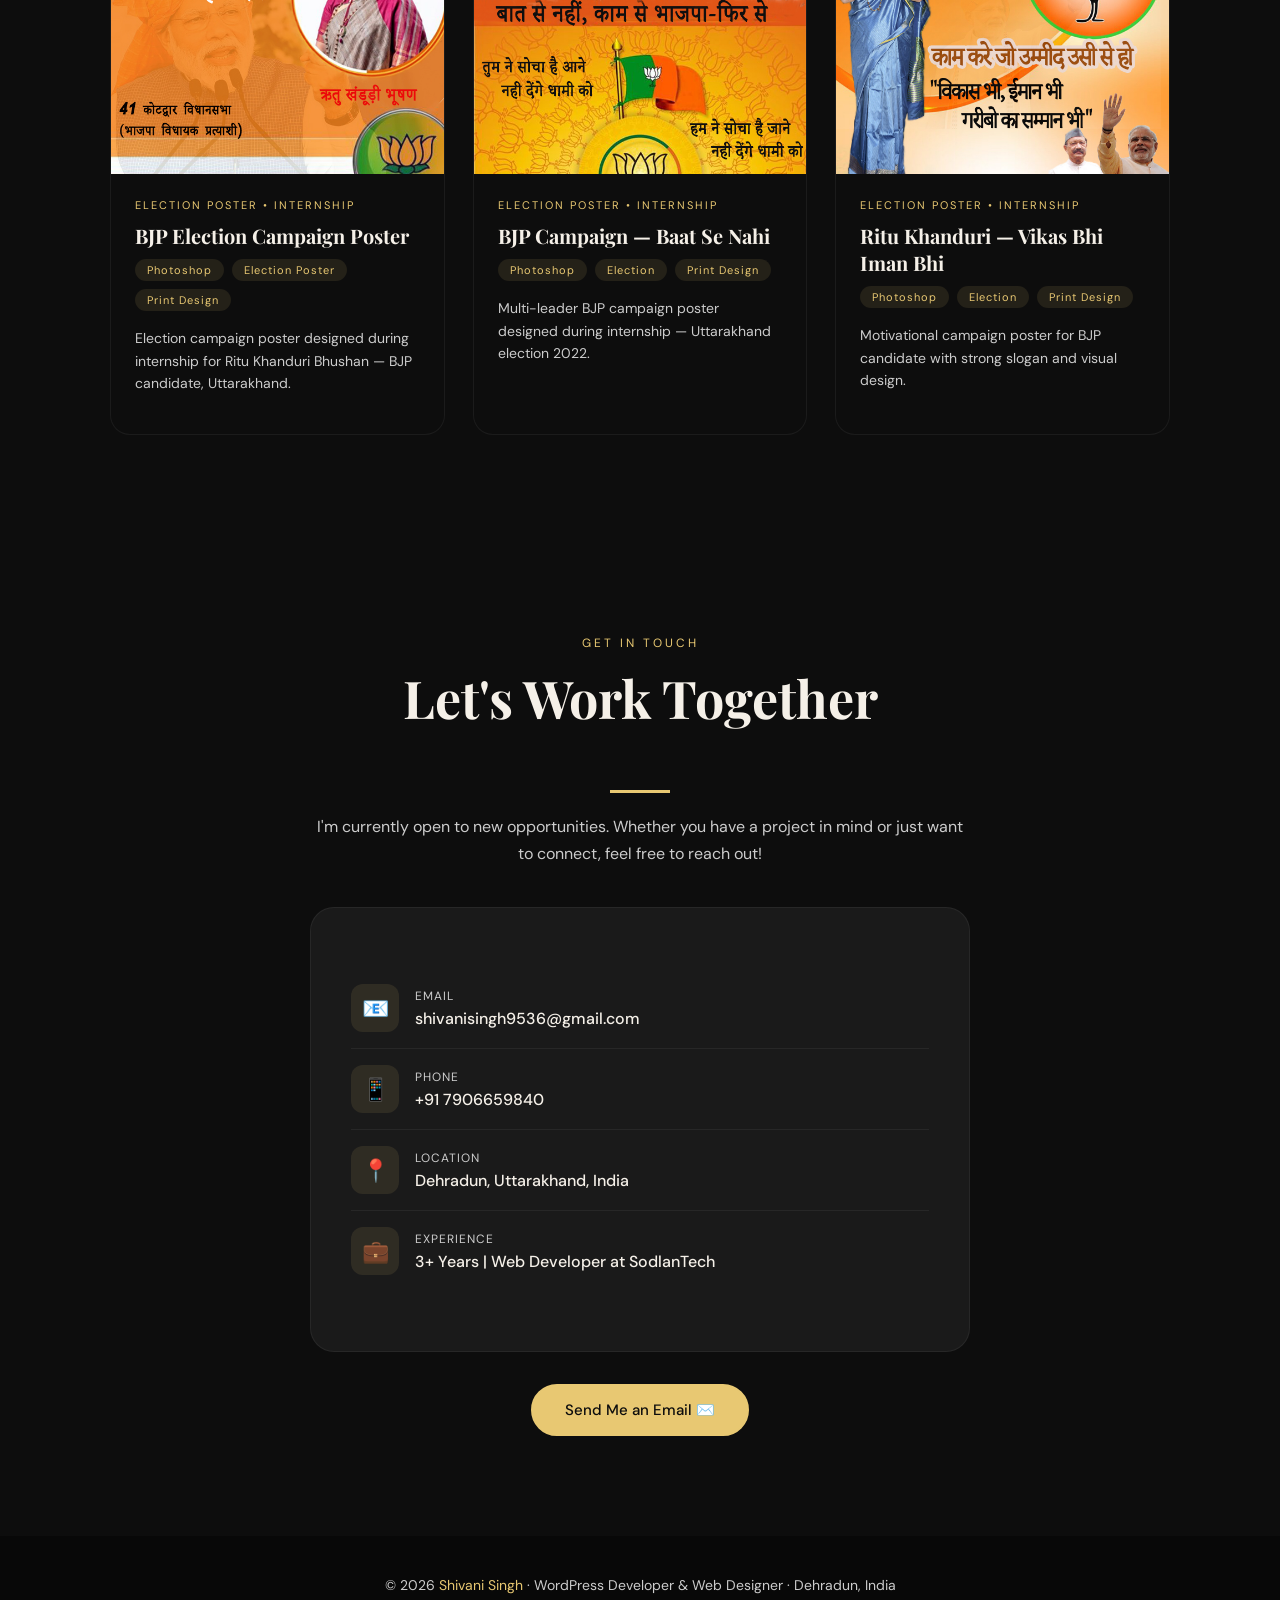
==== commit 102e2c6f: "Update index.html" ====
--- a/index.html
+++ b/index.html
@@ -1,773 +1,778 @@
-<!DOCTYPE html>
-<html lang="en">
-<head>
-<meta charset="UTF-8">
-<meta name="viewport" content="width=device-width, initial-scale=1.0">
-<title>Shivani Singh | WordPress Developer & Web Designer</title>
-<link href="https://fonts.googleapis.com/css2?family=Playfair+Display:wght@400;700;900&family=DM+Sans:wght@300;400;500&display=swap" rel="stylesheet">
-<style>
-  :root {
-    --dark: #0d0d0d;
-    --accent: #e8c872;
-    --accent2: #c0392b;
-    --light: #f5f0e8;
-    --mid: #1a1a1a;
-    --text: #ccc;
-  }
-
-  * { margin: 0; padding: 0; box-sizing: border-box; }
-
-  body {
-    background: var(--dark);
-    color: var(--light);
-    font-family: 'DM Sans', sans-serif;
-    overflow-x: hidden;
-  }
-
-  /* HERO */
-  .hero {
-    min-height: 100vh;
-    display: flex;
-    align-items: center;
-    justify-content: center;
-    position: relative;
-    text-align: center;
-    padding: 60px 20px;
-    background: radial-gradient(ellipse at 60% 40%, #1a1200 0%, #0d0d0d 70%);
-    overflow: hidden;
-  }
-
-  .hero::before {
-    content: '';
-    position: absolute;
-    width: 600px; height: 600px;
-    border-radius: 50%;
-    background: radial-gradient(circle, rgba(232,200,114,0.08) 0%, transparent 70%);
-    top: -100px; right: -100px;
-    animation: pulse 6s ease-in-out infinite;
-  }
-
-  @keyframes pulse {
-    0%, 100% { transform: scale(1); opacity: 0.5; }
-    50% { transform: scale(1.2); opacity: 1; }
-  }
-
-  .hero-content { position: relative; z-index: 1; max-width: 800px; }
-
-  .hero-tag {
-    display: inline-block;
-    background: rgba(232,200,114,0.1);
-    border: 1px solid rgba(232,200,114,0.3);
-    color: var(--accent);
-    padding: 8px 20px;
-    border-radius: 50px;
-    font-size: 13px;
-    letter-spacing: 2px;
-    text-transform: uppercase;
-    margin-bottom: 30px;
-    animation: fadeUp 0.8s ease forwards;
-  }
-
-  .hero h1 {
-    font-family: 'Playfair Display', serif;
-    font-size: clamp(48px, 8vw, 96px);
-    font-weight: 900;
-    line-height: 1.05;
-    margin-bottom: 20px;
-    animation: fadeUp 0.8s ease 0.2s forwards;
-    opacity: 0;
-  }
-
-  .hero h1 span { color: var(--accent); }
-
-  .hero p {
-    font-size: 18px;
-    color: var(--text);
-    max-width: 550px;
-    margin: 0 auto 40px;
-    line-height: 1.7;
-    animation: fadeUp 0.8s ease 0.4s forwards;
-    opacity: 0;
-  }
-
-  .hero-btns {
-    display: flex;
-    gap: 16px;
-    justify-content: center;
-    flex-wrap: wrap;
-    animation: fadeUp 0.8s ease 0.6s forwards;
-    opacity: 0;
-  }
-
-  .btn {
-    padding: 14px 32px;
-    border-radius: 50px;
-    font-size: 15px;
-    font-weight: 500;
-    cursor: pointer;
-    text-decoration: none;
-    transition: all 0.3s ease;
-    display: inline-block;
-  }
-
-  .btn-primary {
-    background: var(--accent);
-    color: var(--dark);
-    border: 2px solid var(--accent);
-  }
-
-  .btn-primary:hover { background: transparent; color: var(--accent); }
-
-  .btn-outline {
-    background: transparent;
-    color: var(--light);
-    border: 2px solid rgba(255,255,255,0.2);
-  }
-
-  .btn-outline:hover { border-color: var(--accent); color: var(--accent); }
-
-  @keyframes fadeUp {
-    from { opacity: 0; transform: translateY(30px); }
-    to { opacity: 1; transform: translateY(0); }
-  }
-
-  /* STATS */
-  .stats {
-    display: flex;
-    justify-content: center;
-    gap: 60px;
-    padding: 60px 20px;
-    background: var(--mid);
-    flex-wrap: wrap;
-  }
-
-  .stat { text-align: center; }
-
-  .stat-num {
-    font-family: 'Playfair Display', serif;
-    font-size: 52px;
-    font-weight: 900;
-    color: var(--accent);
-    line-height: 1;
-  }
-
-  .stat-label {
-    font-size: 13px;
-    color: var(--text);
-    letter-spacing: 1px;
-    text-transform: uppercase;
-    margin-top: 8px;
-  }
-
-  /* SKILLS */
-  .section {
-    padding: 100px 20px;
-    max-width: 1100px;
-    margin: 0 auto;
-  }
-
-  .section-tag {
-    font-size: 12px;
-    letter-spacing: 3px;
-    text-transform: uppercase;
-    color: var(--accent);
-    margin-bottom: 16px;
-  }
-
-  .section-title {
-    font-family: 'Playfair Display', serif;
-    font-size: clamp(32px, 5vw, 52px);
-    font-weight: 700;
-    margin-bottom: 60px;
-    line-height: 1.2;
-  }
-
-  .skills-grid {
-    display: grid;
-    grid-template-columns: repeat(auto-fit, minmax(200px, 1fr));
-    gap: 20px;
-  }
-
-  .skill-card {
-    background: var(--mid);
-    border: 1px solid rgba(255,255,255,0.06);
-    border-radius: 16px;
-    padding: 28px 24px;
-    transition: all 0.3s ease;
-    position: relative;
-    overflow: hidden;
-  }
-
-  .skill-card::before {
-    content: '';
-    position: absolute;
-    top: 0; left: 0;
-    width: 100%; height: 3px;
-    background: var(--accent);
-    transform: scaleX(0);
-    transition: transform 0.3s ease;
-  }
-
-  .skill-card:hover::before { transform: scaleX(1); }
-  .skill-card:hover { border-color: rgba(232,200,114,0.2); transform: translateY(-4px); }
-
-  .skill-icon { font-size: 32px; margin-bottom: 16px; }
-  .skill-name { font-size: 16px; font-weight: 500; margin-bottom: 8px; }
-  .skill-level { font-size: 13px; color: var(--accent); }
-
-  /* PROJECTS */
-  .projects-section {
-    background: var(--mid);
-    padding: 100px 20px;
-  }
-
-  .projects-inner { max-width: 1100px; margin: 0 auto; }
-
-  .projects-grid {
-    display: grid;
-    grid-template-columns: repeat(auto-fit, minmax(320px, 1fr));
-    gap: 28px;
-  }
-
-  .project-card {
-    background: var(--dark);
-    border-radius: 20px;
-    overflow: hidden;
-    border: 1px solid rgba(255,255,255,0.06);
-    transition: all 0.3s ease;
-  }
-
-  .project-card:hover { transform: translateY(-8px); border-color: rgba(232,200,114,0.2); }
-
-  .project-img {
-    height: 200px;
-    display: flex;
-    align-items: center;
-    justify-content: center;
-    font-size: 60px;
-    position: relative;
-    overflow: hidden;
-  }
-
-  .project-img-1 { background: linear-gradient(135deg, #1a0a0a, #3d1515); }
-  .project-img-2 { background: linear-gradient(135deg, #0a1a0a, #154030); }
-  .project-img-3 { background: linear-gradient(135deg, #0a0a1a, #151540); }
-  .project-img-4 { background: linear-gradient(135deg, #1a1a0a, #403015); }
-  .project-img-5 { background: linear-gradient(135deg, #1a0a1a, #401540); }
-  .project-img-6 { background: linear-gradient(135deg, #0a1a1a, #154040); }
-
-  .project-overlay {
-    position: absolute;
-    inset: 0;
-    background: rgba(232,200,114,0.05);
-    display: flex;
-    align-items: center;
-    justify-content: center;
-    opacity: 0;
-    transition: opacity 0.3s;
-  }
-
-  .project-card:hover .project-overlay { opacity: 1; }
-
-  .project-info { padding: 24px; }
-
-  .project-type {
-    font-size: 11px;
-    letter-spacing: 2px;
-    text-transform: uppercase;
-    color: var(--accent);
-    margin-bottom: 10px;
-  }
-
-  .project-name {
-    font-family: 'Playfair Display', serif;
-    font-size: 20px;
-    font-weight: 700;
-    margin-bottom: 10px;
-  }
-
-  .project-desc {
-    font-size: 14px;
-    color: var(--text);
-    line-height: 1.6;
-    margin-bottom: 16px;
-  }
-
-  .project-link {
-    display: inline-flex;
-    align-items: center;
-    gap: 8px;
-    color: var(--accent);
-    font-size: 13px;
-    text-decoration: none;
-    font-weight: 500;
-    transition: gap 0.2s;
-  }
-
-  .project-link:hover { gap: 14px; }
-
-  .project-tags {
-    display: flex;
-    flex-wrap: wrap;
-    gap: 8px;
-    margin-bottom: 16px;
-  }
-
-  .tag {
-    background: rgba(232,200,114,0.1);
-    color: var(--accent);
-    font-size: 11px;
-    padding: 4px 12px;
-    border-radius: 50px;
-    letter-spacing: 1px;
-  }
-
-  /* CONTACT */
-  .contact-section {
-    padding: 100px 20px;
-    max-width: 700px;
-    margin: 0 auto;
-    text-align: center;
-  }
-
-  .contact-card {
-    background: var(--mid);
-    border-radius: 24px;
-    padding: 60px 40px;
-    border: 1px solid rgba(255,255,255,0.06);
-    margin-top: 40px;
-  }
-
-  .contact-item {
-    display: flex;
-    align-items: center;
-    gap: 16px;
-    padding: 16px 0;
-    border-bottom: 1px solid rgba(255,255,255,0.06);
-    text-align: left;
-  }
-
-  .contact-item:last-child { border-bottom: none; }
-
-  .contact-icon {
-    width: 48px; height: 48px;
-    background: rgba(232,200,114,0.1);
-    border-radius: 12px;
-    display: flex;
-    align-items: center;
-    justify-content: center;
-    font-size: 22px;
-    flex-shrink: 0;
-  }
-
-  .contact-label { font-size: 12px; color: var(--text); letter-spacing: 1px; text-transform: uppercase; }
-  .contact-value { font-size: 16px; font-weight: 500; margin-top: 4px; }
-
-  /* FOOTER */
-  footer {
-    text-align: center;
-    padding: 40px 20px;
-    background: #080808;
-    color: var(--text);
-    font-size: 14px;
-  }
-
-  footer span { color: var(--accent); }
-
-  /* DIVIDER */
-  .divider {
-    width: 60px;
-    height: 3px;
-    background: var(--accent);
-    margin-bottom: 40px;
-  }
-</style>
-</head>
-<body>
-
-<!-- HERO -->
-<section class="hero">
-  <div class="hero-content">
-    <div class="hero-tag">✦ Available for New Opportunities</div>
-    <h1>Shivani <span>Singh</span></h1>
-    <p>WordPress Developer & Web Designer with 3+ years of experience building responsive, high-performing websites for clients worldwide.</p>
-    <div class="hero-btns">
-      <a href="mailto:shivanisingh9536@gmail.com" class="btn btn-primary">Hire Me</a>
-      <a href="#projects" class="btn btn-outline">View My Work ↓</a>
-    </div>
-  </div>
-</section>
-
-<!-- STATS -->
-<div class="stats">
-  <div class="stat">
-    <div class="stat-num">3+</div>
-    <div class="stat-label">Years Experience</div>
-  </div>
-  <div class="stat">
-    <div class="stat-num">100+</div>
-    <div class="stat-label">Websites Worked On</div>
-  </div>
-  <div class="stat">
-    <div class="stat-num">7+</div>
-    <div class="stat-label">Live Projects</div>
-  </div>
-  <div class="stat">
-    <div class="stat-num">US & UK</div>
-    <div class="stat-label">International Clients</div>
-  </div>
-</div>
-
-<!-- ABOUT -->
-<section class="section" style="padding-bottom: 0;">
-  <div class="section-tag">About Me</div>
-  <h2 class="section-title">My Journey</h2>
-  <div class="divider"></div>
-  <div style="display: grid; grid-template-columns: 1fr 1fr; gap: 40px; align-items: start;">
-    <div>
-      <p style="color: var(--text); line-height: 1.9; font-size: 16px; margin-bottom: 20px;">
-        I am a passionate WordPress Developer & Web Designer with <strong style="color: var(--light);">3+ years of professional experience</strong> at SodlanTech Pvt Ltd, Dehradun.
-      </p>
-      <p style="color: var(--text); line-height: 1.9; font-size: 16px; margin-bottom: 20px;">
-        Over my career, I have worked on <strong style="color: var(--accent);">100+ client websites</strong> including businesses based in the <strong style="color: var(--light);">United States and United Kingdom</strong>. I specialize in building responsive, high-performing WordPress websites tailored to each client's needs.
-      </p>
-      <p style="color: var(--text); line-height: 1.9; font-size: 16px;">
-        Most of my projects were developed on a contract basis for international clients — live URLs may vary based on client decisions. Below are 7+ verified live projects from my portfolio.
-      </p>
-    </div>
-    <div style="display: flex; flex-direction: column; gap: 16px;">
-      <div style="background: var(--mid); border-radius: 16px; padding: 24px; border: 1px solid rgba(232,200,114,0.1);">
-        <div style="color: var(--accent); font-size: 13px; letter-spacing: 1px; text-transform: uppercase; margin-bottom: 8px;">Current Role</div>
-        <div style="font-size: 16px; font-weight: 500;">Web Developer @ SodlanTech Pvt Ltd</div>
-        <div style="color: var(--text); font-size: 14px; margin-top: 4px;">Feb 2022 – Present · Dehradun, India</div>
-      </div>
-      <div style="background: var(--mid); border-radius: 16px; padding: 24px; border: 1px solid rgba(232,200,114,0.1);">
-        <div style="color: var(--accent); font-size: 13px; letter-spacing: 1px; text-transform: uppercase; margin-bottom: 8px;">Education</div>
-        <div style="font-size: 16px; font-weight: 500;">MCA — Computer Science</div>
-        <div style="color: var(--text); font-size: 14px; margin-top: 4px;">Uttarakhand Technical University · 2018–2020</div>
-      </div>
-      <div style="background: var(--mid); border-radius: 16px; padding: 24px; border: 1px solid rgba(232,200,114,0.1);">
-        <div style="color: var(--accent); font-size: 13px; letter-spacing: 1px; text-transform: uppercase; margin-bottom: 8px;">Availability</div>
-        <div style="font-size: 16px; font-weight: 500;">✅ Open to New Opportunities</div>
-        <div style="color: var(--text); font-size: 14px; margin-top: 4px;">Notice Period: 15 Days or Less</div>
-      </div>
-    </div>
-  </div>
-</section>
-
-<!-- SKILLS -->
-<section class="section">
-  <div class="section-tag">What I Do</div>
-  <h2 class="section-title">Skills & Expertise</h2>
-  <div class="divider"></div>
-  <div class="skills-grid">
-    <div class="skill-card">
-      <div class="skill-icon">🌐</div>
-      <div class="skill-name">WordPress Development</div>
-      <div class="skill-level">Expert Level</div>
-    </div>
-    <div class="skill-card">
-      <div class="skill-icon">🎨</div>
-      <div class="skill-name">Elementor & WooCommerce</div>
-      <div class="skill-level">Expert Level</div>
-    </div>
-    <div class="skill-card">
-      <div class="skill-icon">💻</div>
-      <div class="skill-name">HTML, CSS, JavaScript</div>
-      <div class="skill-level">Advanced</div>
-    </div>
-    <div class="skill-card">
-      <div class="skill-icon">⚙️</div>
-      <div class="skill-name">PHP & Plugin Dev</div>
-      <div class="skill-level">Intermediate</div>
-    </div>
-    <div class="skill-card">
-      <div class="skill-icon">📱</div>
-      <div class="skill-name">Responsive Design</div>
-      <div class="skill-level">Expert Level</div>
-    </div>
-    <div class="skill-card">
-      <div class="skill-icon">🚀</div>
-      <div class="skill-name">SEO & Performance</div>
-      <div class="skill-level">Intermediate</div>
-    </div>
-  </div>
-</section>
-
-<!-- PROJECTS -->
-<section class="projects-section" id="projects">
-  <div class="projects-inner">
-    <div class="section-tag">My Work</div>
-    <h2 class="section-title">Featured Projects</h2>
-    <div class="divider"></div>
-    <div class="projects-grid">
-
-      <div class="project-card">
-        <div class="project-img project-img-1">
-          🏗️
-          <div class="project-overlay">🔗 View Live</div>
-        </div>
-        <div class="project-info">
-          <div class="project-type">Construction • WordPress</div>
-          <div class="project-name">D&S Contracting LLC</div>
-          <div class="project-tags">
-            <span class="tag">WordPress</span>
-            <span class="tag">Elementor</span>
-            <span class="tag">Responsive</span>
-          </div>
-          <div class="project-desc">Full WordPress website for a North Alabama septic & land clearing company. Custom design with service pages and contact forms.</div>
-          <a href="https://dandscontractingllc.com/" target="_blank" class="project-link">Visit Site →</a>
-        </div>
-      </div>
-
-      <div class="project-card">
-        <div class="project-img project-img-2">
-          ❄️
-          <div class="project-overlay">🔗 View Live</div>
-        </div>
-        <div class="project-info">
-          <div class="project-type">HVAC Services • WordPress</div>
-          <div class="project-name">Morgan Air Care LLC</div>
-          <div class="project-tags">
-            <span class="tag">WordPress</span>
-            <span class="tag">Redesign</span>
-            <span class="tag">CSS</span>
-          </div>
-          <div class="project-desc">Website redesign for a Dallas-based HVAC company. Improved UI/UX with modern layout and optimized service pages.</div>
-          <a href="https://www.morgan-air-care-llc.com/" target="_blank" class="project-link">Visit Site →</a>
-        </div>
-      </div>
-
-      <div class="project-card">
-        <div class="project-img project-img-3">
-          🚛
-          <div class="project-overlay">🔗 View Live</div>
-        </div>
-        <div class="project-info">
-          <div class="project-type">Transportation • WordPress</div>
-          <div class="project-name">Estera Transportation</div>
-          <div class="project-tags">
-            <span class="tag">WordPress</span>
-            <span class="tag">Service Pages</span>
-            <span class="tag">PHP</span>
-          </div>
-          <div class="project-desc">Custom service pages development and website modifications for a transportation company.</div>
-          <a href="https://esteratransportation.net/" target="_blank" class="project-link">Visit Site →</a>
-        </div>
-      </div>
-
-      <div class="project-card">
-        <div class="project-img project-img-4">
-          📋
-          <div class="project-overlay">🔗 View Live</div>
-        </div>
-        <div class="project-info">
-          <div class="project-type">Business Services • WordPress</div>
-          <div class="project-name">Business Profile Care</div>
-          <div class="project-tags">
-            <span class="tag">WordPress</span>
-            <span class="tag">Elementor</span>
-            <span class="tag">SEO</span>
-          </div>
-          <div class="project-desc">Professional website for Google Business Profile support services with clean, modern blue design.</div>
-          <a href="https://businessprofilecare.com/" target="_blank" class="project-link">Visit Site →</a>
-        </div>
-      </div>
-
-      <div class="project-card">
-        <div class="project-img project-img-5">
-          📍
-          <div class="project-overlay">🔗 View Live</div>
-        </div>
-        <div class="project-info">
-          <div class="project-type">Digital Services • WordPress</div>
-          <div class="project-name">Web Listing Care</div>
-          <div class="project-tags">
-            <span class="tag">WordPress</span>
-            <span class="tag">Responsive</span>
-            <span class="tag">HTML/CSS</span>
-          </div>
-          <div class="project-desc">Expert Google Business Profile support website with professional design and service showcase.</div>
-          <a href="http://weblistingcare.com/" target="_blank" class="project-link">Visit Site →</a>
-        </div>
-      </div>
-
-      <div class="project-card">
-        <div class="project-img project-img-6">
-          🖨️
-          <div class="project-overlay">🔗 View Live</div>
-        </div>
-        <div class="project-info">
-          <div class="project-type">Tech Services • WordPress</div>
-          <div class="project-name">Printer Setup UK</div>
-          <div class="project-tags">
-            <span class="tag">WordPress</span>
-            <span class="tag">WooCommerce</span>
-            <span class="tag">SEO</span>
-          </div>
-          <div class="project-desc">Complete printer support and setup website with product listings and technical support pages.</div>
-          <a href="https://printer-setup.co.uk/" target="_blank" class="project-link">Visit Site →</a>
-        </div>
-      </div>
-
-    </div>
-  </div>
-</section>
-
-<!-- GRAPHIC DESIGN -->
-<section class="section">
-  <div class="section-tag">Graphic Design</div>
-  <h2 class="section-title">Design Work</h2>
-  <div class="divider"></div>
-  <p style="color: var(--text); margin-bottom: 16px; font-size: 16px; line-height: 1.7;">Alongside web development, I create social media posts, GMB banners, posters and print designs using Canva and Photoshop.</p>
-  <p style="color: var(--accent); margin-bottom: 40px; font-size: 14px; font-style: italic;">✦ Showcasing selected recent work — a larger portfolio of 20+ designs available on request.</p>
-
-  <div class="projects-grid">
-
-    <div class="project-card">
-      <div style="height: 220px; overflow: hidden;">
-        <img src="[data-uri]